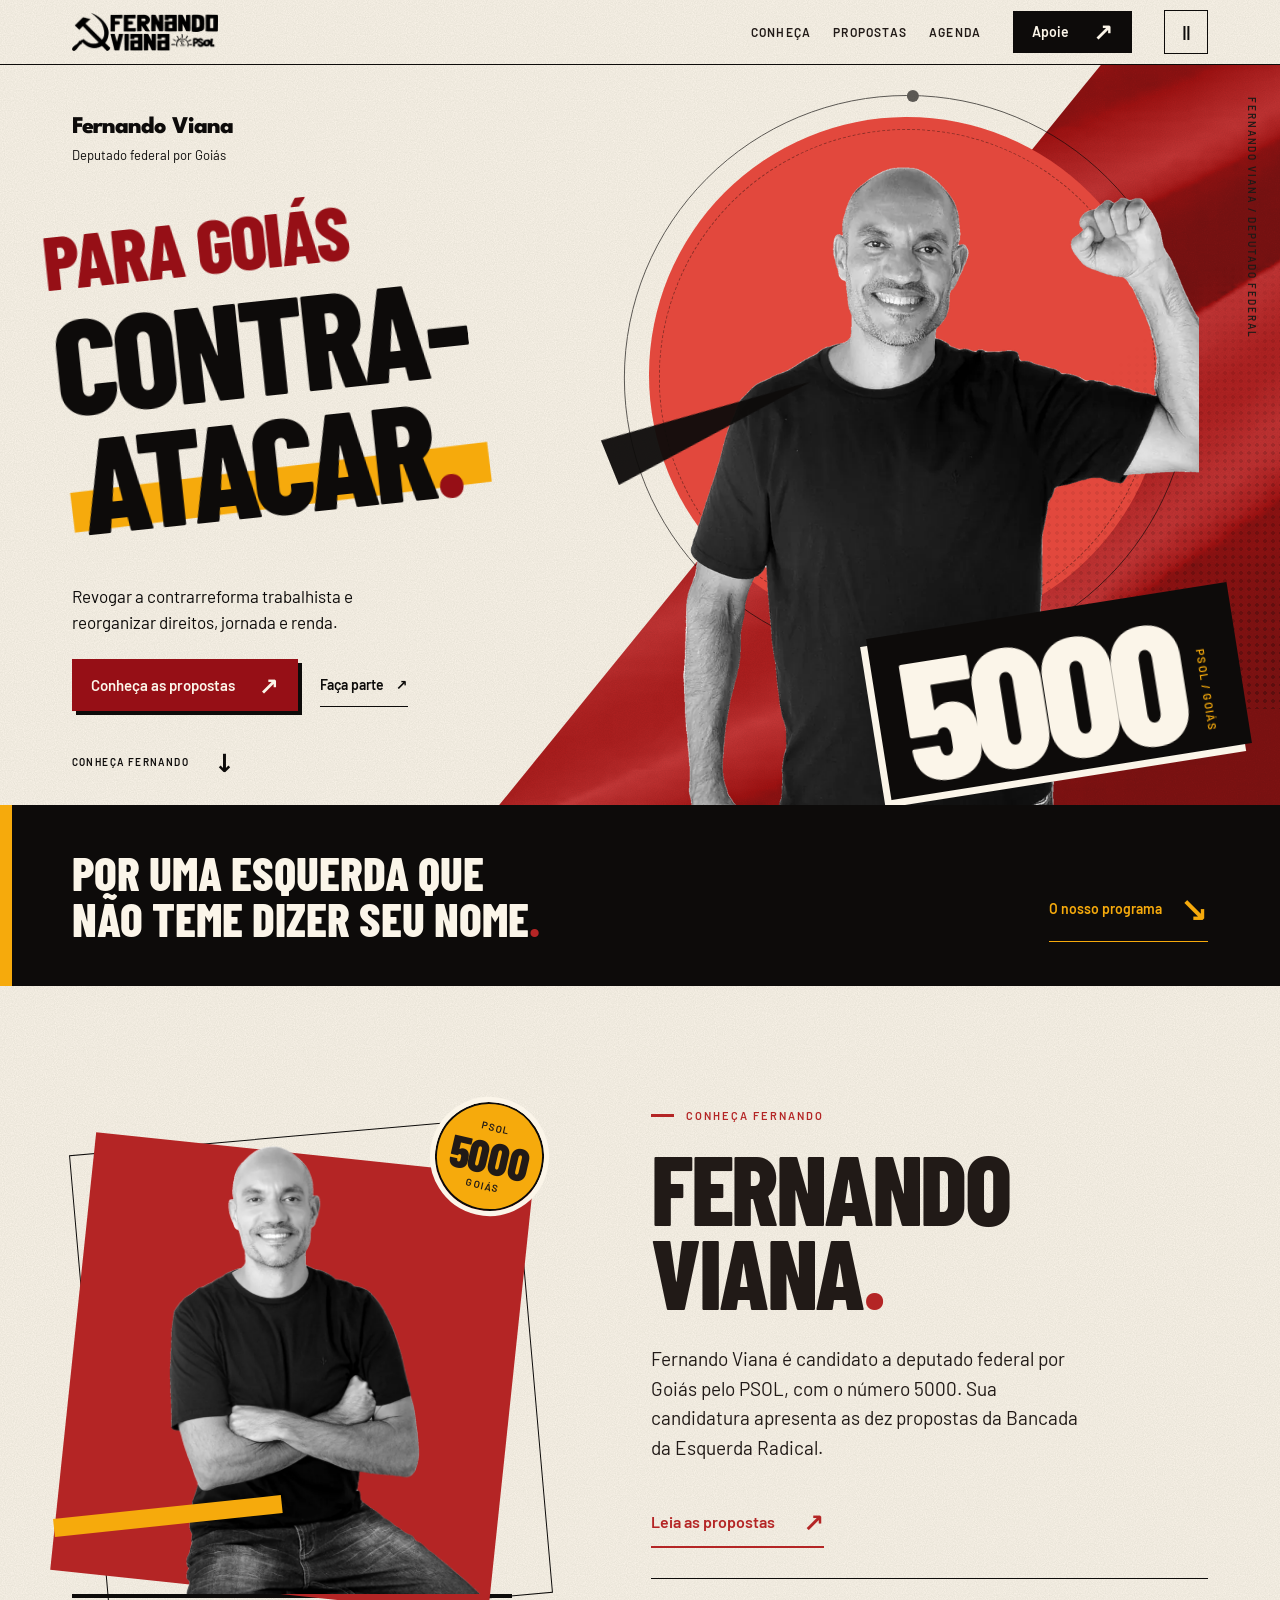
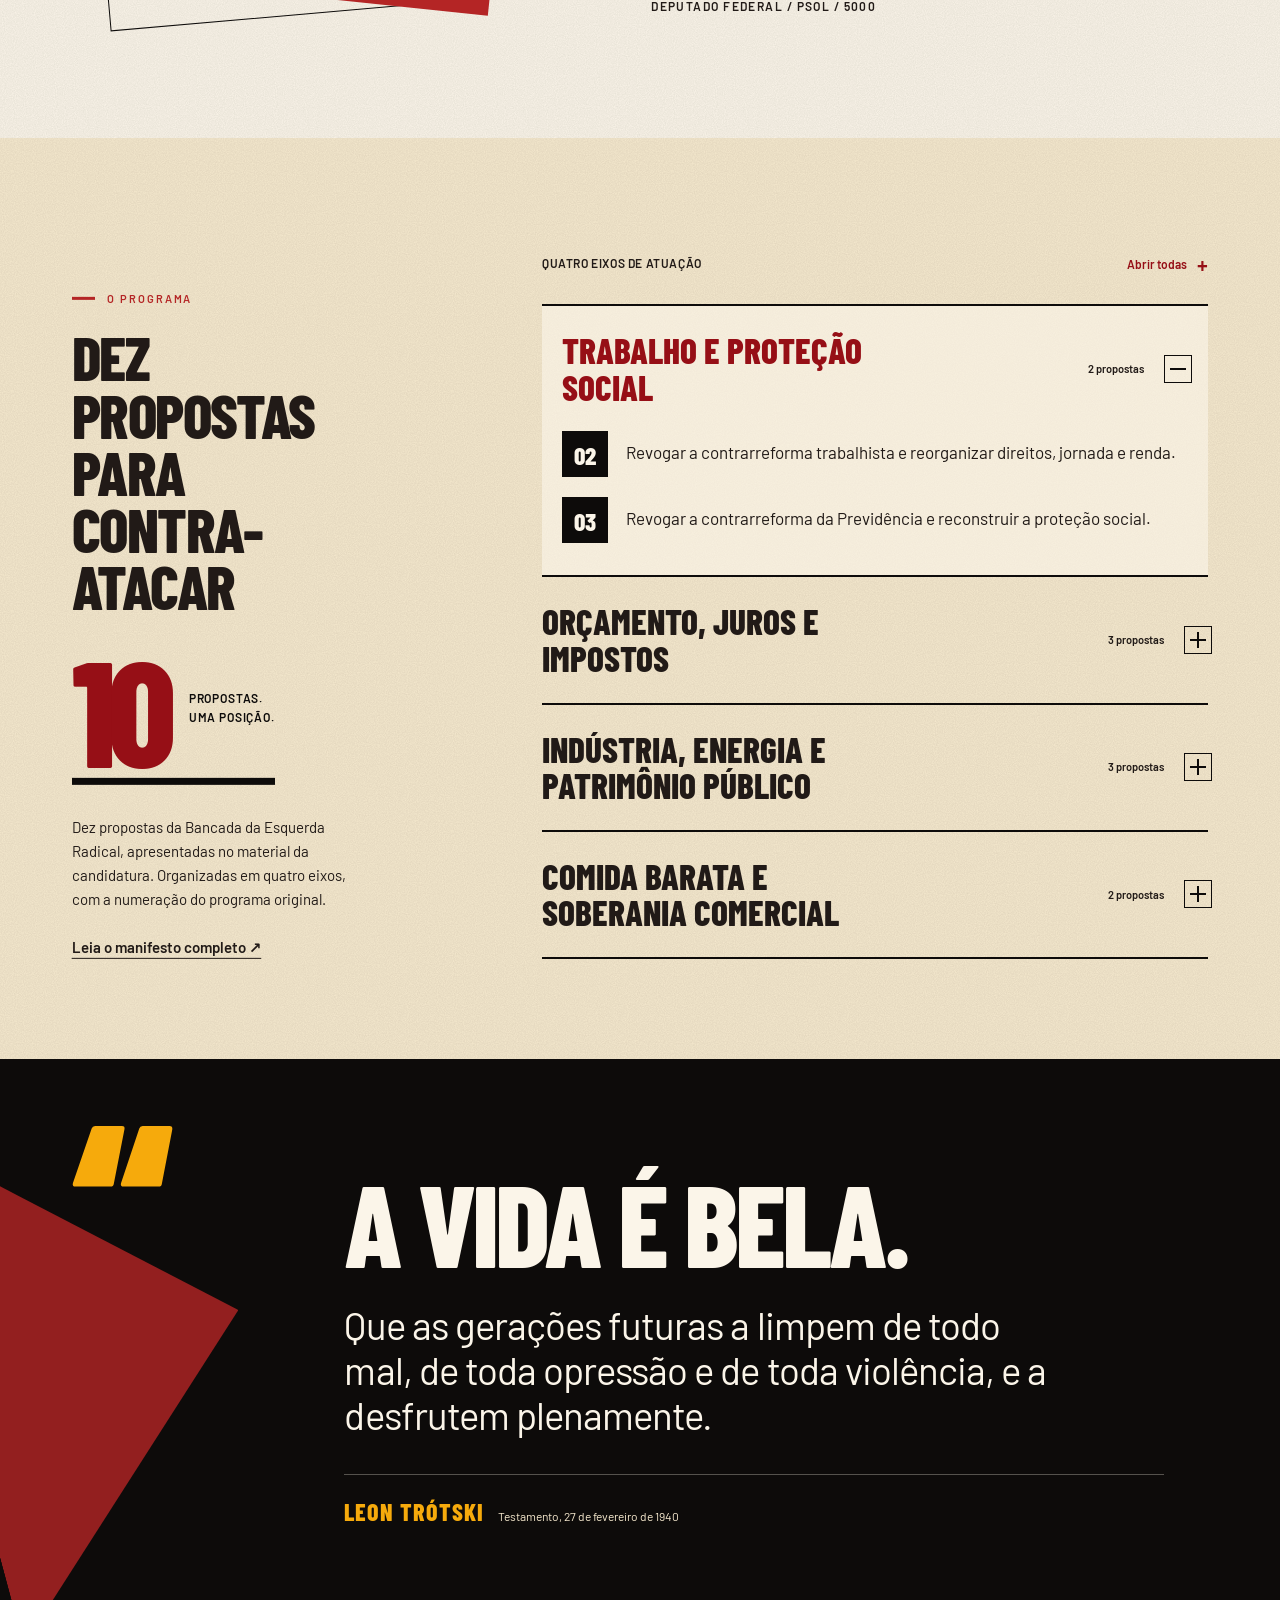
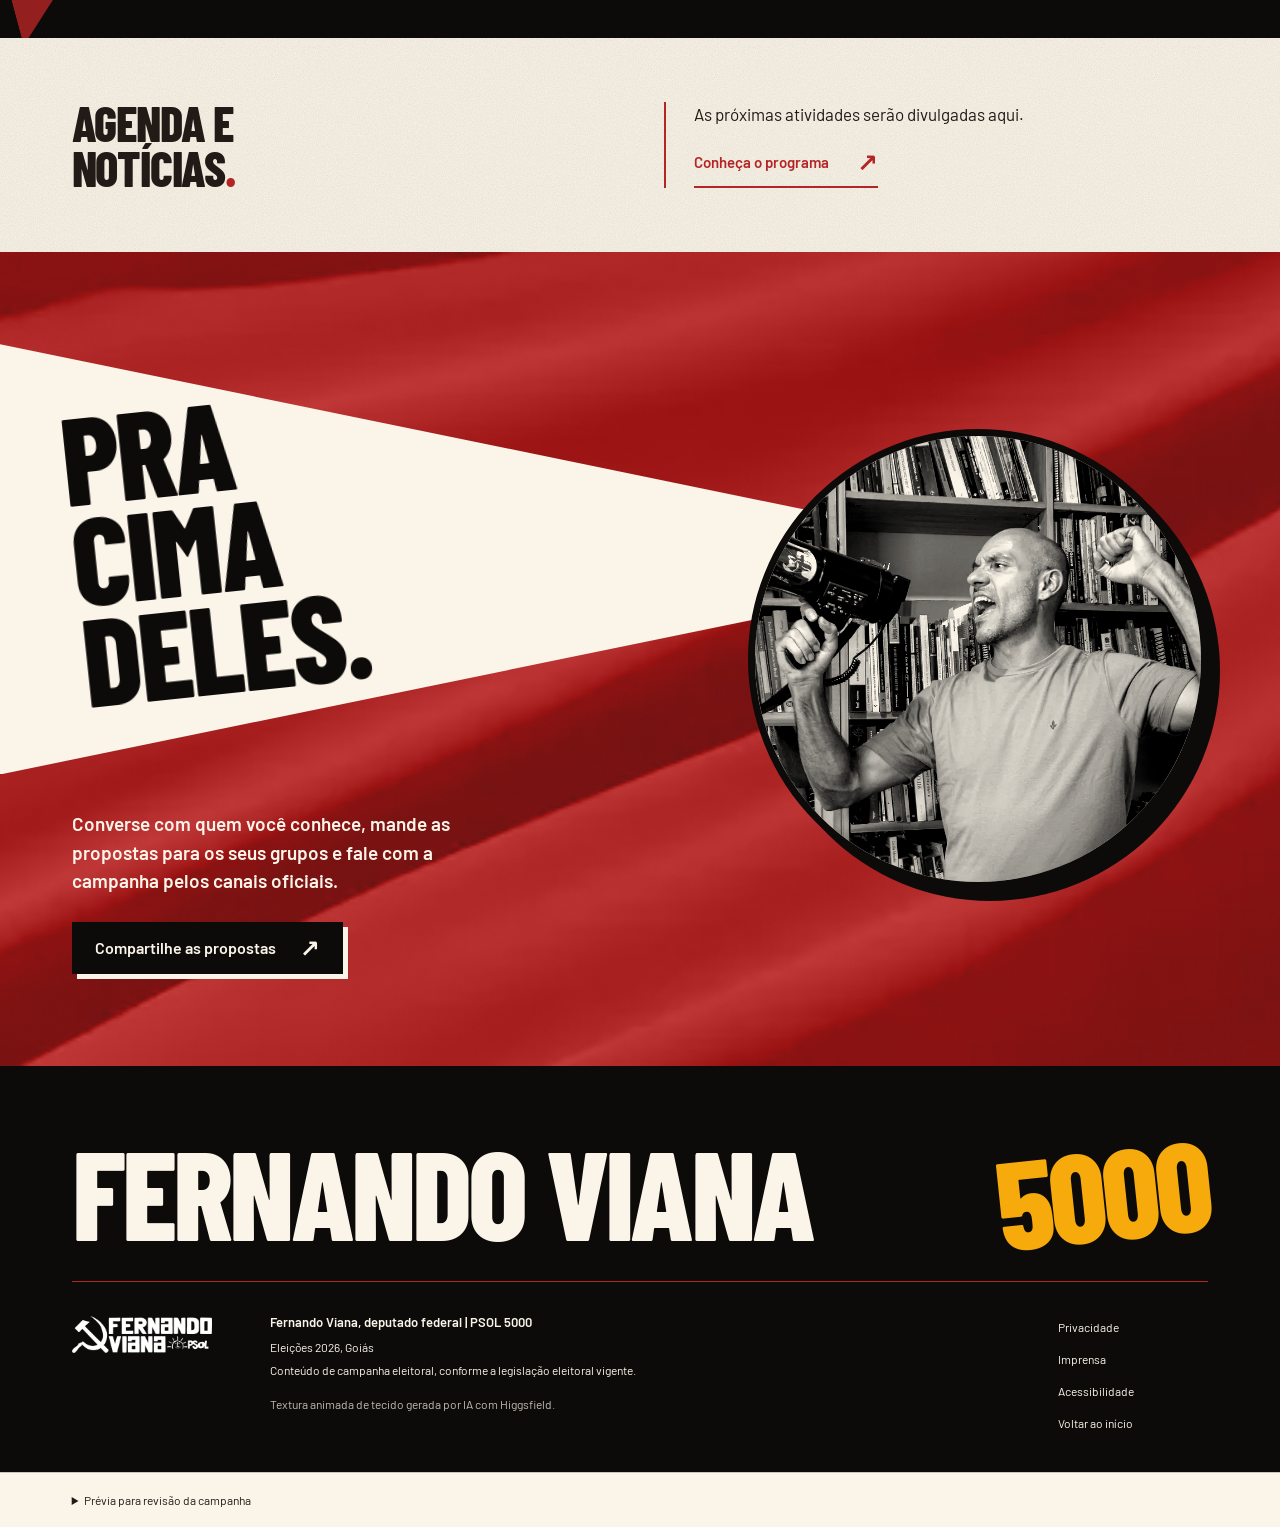
==== versao-2/index.html @ 848e1882 "Publica as duas versões lado a lado com página de escolha O commit anterior sobrescreveu o índice co" ====
<!doctype html>
<html lang="pt-BR" class="sem-js">
<head>
<meta charset="utf-8">
<meta name="viewport" content="width=device-width, initial-scale=1">
<title>Fernando Viana 5000 | Deputado federal por Goiás</title>
<meta name="description" content="Fernando Viana, candidato a deputado federal pelo PSOL em Goiás, número 5000. Conheça as dez propostas da Bancada da Esquerda Radical.">

<meta property="og:type" content="website">
<meta property="og:locale" content="pt_BR">
<meta property="og:title" content="Fernando Viana 5000 | Deputado federal por Goiás">
<meta property="og:description" content="Fernando Viana, candidato a deputado federal pelo PSOL em Goiás, número 5000. Conheça as dez propostas da Bancada da Esquerda Radical.">

<meta property="og:image:width" content="1200">
<meta property="og:image:height" content="630">
<meta name="twitter:card" content="summary_large_image">
<meta name="theme-color" content="#960F16">
<meta name="robots" content="noindex, nofollow">
<link rel="icon" href="favicon-32.png" sizes="32x32">
<link rel="apple-touch-icon" href="apple-touch-icon.png">
<link rel="preload" href="../assets/fontes/barlow-condensed-latin-800-normal.woff2" as="font" type="font/woff2" crossorigin>
<link rel="preload" href="../assets/fontes/barlow-latin-400-normal.woff2" as="font" type="font/woff2" crossorigin>
<link rel="stylesheet" href="styles.css">
<link rel="stylesheet" href="laboratorio.css">
<script>document.documentElement.classList.replace('sem-js','com-js')</script>
<script src="app.js" defer></script>
<script src="laboratorio.js" defer></script>
</head>
<body class="laboratorio">

<a class="pular" href="#conteudo">Pular para o conteúdo</a>
<header class="topo">
  <div class="topo__barra">
    <a class="topo__marca" href="#inicio" aria-label="Fernando Viana, início">
      <img src="../assets/marca/assinatura-horizontal-preta.webp" alt="" width="300" height="79">
    </a>
    <nav class="topo__nav" id="menu" aria-label="Seções do site">
      <a href="#conheca">Conheça</a>
      <a href="#propostas">Propostas</a>
      <a href="#agenda">Agenda</a>
      <a class="topo__nav-apoie" href="#apoie">Apoie</a>
    </nav>
    <a class="botao botao--apoie" href="#apoie">Apoie <span aria-hidden="true">↗</span></a>
    <button class="movimento" type="button" aria-label="Pausar movimento" title="Pausar movimento" aria-pressed="false" hidden><span class="movimento__icone" aria-hidden="true">Ⅱ</span><span class="sr-only movimento__texto">Pausar movimento</span></button>
    <button class="topo__menu" type="button" aria-expanded="false" aria-controls="menu" hidden>
      <span class="topo__menu-icone" aria-hidden="true"></span><span class="topo__menu-texto">Menu</span>
    </button>
  </div>
</header>
<main id="conteudo">
<section class="hero" id="inicio" aria-labelledby="hero-titulo">
  <div class="hero__plano-grafico" aria-hidden="true"><div class="tecido"><video muted loop playsinline preload="none" tabindex="-1" data-lab-video="../assets/video/tecido-loop.mp4"></video></div></div>
  <div class="hero__texto">
    <div class="hero__identidade">
      <p class="hero__nome">Fernando Viana</p>
      <p class="hero__cargo">Deputado federal por Goiás</p>
    </div>
    <h1 id="hero-titulo" class="hero__lema"><span class="sr-only">Fernando Viana. Para Goiás contra-atacar.</span><span class="hero__linha hero__linha--primeira" aria-hidden="true">Para Goiás</span><span class="hero__linha hero__linha--segunda" aria-hidden="true">Contra-</span><span class="hero__linha hero__linha--terceira" aria-hidden="true">atacar<span class="hero__ponto">.</span></span></h1>
    <p class="hero__proposta">Revogar a contrarreforma trabalhista e reorganizar direitos, jornada e renda.</p>
    <div class="hero__acoes">
      <a class="botao botao--creme" href="#propostas">Conheça as propostas <span aria-hidden="true">↗</span></a>
      <a class="hero__apoie" href="#apoie">Faça parte <span aria-hidden="true">↗</span></a>
    </div>
  </div>
  <div class="hero__foto">
    <span class="hero__marginal" aria-hidden="true">FERNANDO VIANA / DEPUTADO FEDERAL</span>
    <div class="hero__sol" aria-hidden="true"></div>
    <div class="hero__orbita" aria-hidden="true"><i></i></div>
    <div class="hero__reticula" aria-hidden="true"></div>
    <picture class="hero__img"><source media="(max-width: 1023px)" type="image/webp" srcset="../assets/img/hero-mobile-rec-480.webp 480w, ../assets/img/hero-mobile-rec-800.webp 800w, ../assets/img/hero-mobile-rec-1200.webp 1200w" sizes="100vw"><source type="image/webp" srcset="../assets/img/hero-rec-480.webp 480w, ../assets/img/hero-rec-800.webp 800w, ../assets/img/hero-rec-1200.webp 1200w" sizes="(max-width: 1023px) 100vw, 50vw"><img src="../assets/img/hero-rec-800.webp" alt="Fernando Viana sorri e ergue o punho fechado, de camiseta preta." width="800" height="1000" fetchpriority="high" decoding="async"></picture>
    <div class="hero__voto"><span class="hero__voto-numero">5000</span><span class="hero__voto-legenda">PSOL / Goiás</span></div>
  </div>
  <div class="hero__cunha" aria-hidden="true"></div>
  <a class="hero__desca" href="#conheca"><span>Conheça Fernando</span><span aria-hidden="true">↓</span></a>
</section>

<section class="manifesto-curto" aria-label="Posicionamento" data-anima>
  <p>Por uma esquerda que não teme dizer seu nome<span aria-hidden="true">.</span></p>
  <a class="manifesto-curto__link" href="#propostas">O nosso programa <span aria-hidden="true">↘</span></a>
</section>

<section class="conheca" id="conheca" aria-labelledby="conheca-titulo" data-anima>
  <figure class="conheca__foto">
    <span class="conheca__carimbo" aria-hidden="true">PSOL<br><b>5000</b><br>GOIÁS</span>
    <div class="conheca__quadrado" aria-hidden="true"></div>
    <picture class=""><source type="image/webp" srcset="../assets/img/conheca-rec-480.webp 480w, ../assets/img/conheca-rec-800.webp 800w, ../assets/img/conheca-rec-1200.webp 1200w" sizes="(max-width: 767px) 100vw, 40vw"><img src="../assets/img/conheca-rec-800.webp" alt="Fernando Viana sentado, de braços cruzados, sorrindo para a câmera." width="800" height="1000" loading="lazy" decoding="async"></picture>
    
  </figure>
  <div class="conheca__texto">
    <p class="rotulo">Conheça Fernando</p>
    <h2 id="conheca-titulo">Fernando Viana<span class="ponto" aria-hidden="true">.</span></h2>
    <p class="conheca__resumo">Fernando Viana é candidato a deputado federal por Goiás pelo PSOL, com o número 5000. Sua candidatura apresenta as dez propostas da Bancada da Esquerda Radical.</p>
    <p></p>
    
    <a class="link-seta" href="#propostas">Leia as propostas <span aria-hidden="true">↗</span></a>
    <p class="conheca__identificacao">Deputado federal / PSOL / 5000</p>
  </div>
</section>

<section class="propostas" id="propostas" aria-labelledby="propostas-titulo">
  <div class="propostas__layout">
    <div class="propostas__cabeca">
      <p class="rotulo">O programa</p>
      <h2 id="propostas-titulo">Dez propostas para contra-atacar</h2>
      <div class="propostas__dez" aria-hidden="true">10<span>propostas.<br>uma posição.</span></div>
      <p>Dez propostas da Bancada da Esquerda Radical, apresentadas no material da candidatura. Organizadas em quatro eixos, com a numeração do programa original.</p>
      <p class="propostas__fonte"><a href="https://bancadaesquerdaradical.com.br/" rel="noopener" target="_blank" aria-label="bancadaesquerdaradical.com.br (abre em nova aba)">Leia o manifesto completo ↗</a></p>
    </div>
    <div class="propostas__conteudo">
      <div class="propostas__controle"><span>Quatro eixos de atuação</span><button class="expandir" type="button" hidden>Abrir todas <span aria-hidden="true">+</span></button></div>
      <div class="propostas__eixos"><details class="eixo" id="eixo-1" open><summary><span class="eixo__nome">Trabalho e proteção social</span><span class="eixo__quantidade">2 propostas</span><span class="eixo__sinal" aria-hidden="true"></span></summary><ol class="eixo__lista" aria-label="Pontos do programa original"><li value="2"><span class="proposta__num" aria-hidden="true">02</span><p>Revogar a contrarreforma trabalhista e reorganizar direitos, jornada e renda.</p></li><li value="3"><span class="proposta__num" aria-hidden="true">03</span><p>Revogar a contrarreforma da Previdência e reconstruir a proteção social.</p></li></ol></details><details class="eixo" id="eixo-2"><summary><span class="eixo__nome">Orçamento, juros e impostos</span><span class="eixo__quantidade">3 propostas</span><span class="eixo__sinal" aria-hidden="true"></span></summary><ol class="eixo__lista" aria-label="Pontos do programa original"><li value="1"><span class="proposta__num" aria-hidden="true">01</span><p>Revogar o novo teto de gastos e instituir o regime de planejamento orçamentário por metas sociais, ambientais e de soberania.</p></li><li value="4"><span class="proposta__num" aria-hidden="true">04</span><p>Acabar com a autonomia do Banco Central, combater o endividamento ilegítimo das famílias e reorganizar juros, crédito, câmbio e capitais.</p></li><li value="5"><span class="proposta__num" aria-hidden="true">05</span><p>Reduzir a carga tributária paga pelos mais pobres e tributar a renda e a riqueza dos mais ricos nos padrões internacionais.</p></li></ol></details><details class="eixo" id="eixo-3"><summary><span class="eixo__nome">Indústria, energia e patrimônio público</span><span class="eixo__quantidade">3 propostas</span><span class="eixo__sinal" aria-hidden="true"></span></summary><ol class="eixo__lista" aria-label="Pontos do programa original"><li value="6"><span class="proposta__num" aria-hidden="true">06</span><p>Reverter a desindustrialização e construir o sistema nacional verde e soberano de inovação.</p></li><li value="7"><span class="proposta__num" aria-hidden="true">07</span><p>Reestatizar setores estratégicos, garantir soberania energética e criar a Terrabras.</p></li><li value="9"><span class="proposta__num" aria-hidden="true">09</span><p>Substituir o Programa Nacional de Desestatização e o processo de privatização nos estados e municípios por um programa nacional de reestatização coordenado pelo governo federal.</p></li></ol></details><details class="eixo" id="eixo-4"><summary><span class="eixo__nome">Comida barata e soberania comercial</span><span class="eixo__quantidade">2 propostas</span><span class="eixo__sinal" aria-hidden="true"></span></summary><ol class="eixo__lista" aria-label="Pontos do programa original"><li value="8"><span class="proposta__num" aria-hidden="true">08</span><p>Garantir comida barata com reforma agrária, Conab forte e regulação de preços.</p></li><li value="10"><span class="proposta__num" aria-hidden="true">10</span><p>Rejeitar o acordo Mercosul–União Europeia e reconstruir a soberania comercial.</p></li></ol></details></div>
    </div>
  </div>
</section>

<section class="citacao" aria-label="Citação" data-anima><div class="citacao__cunha" aria-hidden="true"></div><span class="citacao__aspas" aria-hidden="true">“</span><figure><blockquote><p><span class="citacao__abertura">A vida é bela.</span> Que as gerações futuras a limpem de todo mal, de toda opressão e de toda violência, e a desfrutem plenamente.</p></blockquote><figcaption><span class="citacao__autor">Leon Trótski</span> Testamento, 27 de fevereiro de 1940</figcaption></figure></section>
<section class="agenda" id="agenda" aria-labelledby="agenda-titulo">
  <div class="agenda__cabeca"><h2 id="agenda-titulo">Agenda e notícias<span class="ponto" aria-hidden="true">.</span></h2></div>
  <div class="agenda__lista"><div class="agenda__espera"><p>As próximas atividades serão divulgadas aqui.</p><a class="link-seta" href="#propostas">Conheça o programa <span aria-hidden="true">↗</span></a></div></div>
</section>

<section class="apoie" id="apoie" aria-labelledby="apoie-titulo" data-anima>
  <div class="apoie__tecido tecido" aria-hidden="true"><video muted loop playsinline preload="none" tabindex="-1" data-lab-video="../assets/video/tecido-loop.mp4"></video></div>
  <div class="apoie__grito">
    <div class="apoie__cone" aria-hidden="true"></div>
    <h2 id="apoie-titulo">Pra cima deles.</h2>
  </div>
  <div class="apoie__ondas" aria-hidden="true"><span></span><span></span><span></span></div>
  <div class="apoie__disco">
    <picture class="apoie__foto"><source type="image/webp" srcset="../assets/img/apoie-480.webp 480w, ../assets/img/apoie-800.webp 800w, ../assets/img/apoie-1040.webp 1040w" sizes="(max-width: 767px) 80vw, 40vw"><img src="../assets/img/apoie-800.jpg" alt="Fernando Viana grita num megafone e ergue o punho, diante de uma estante cheia de livros." width="800" height="1000" loading="lazy" decoding="async"></picture>
  </div>
  <div class="apoie__painel">
    <div class="apoie__texto">
      <p>Converse com quem você conhece, mande as propostas para os seus grupos e fale com a campanha pelos canais oficiais.</p>
      <div class="apoie__acoes">
        <a class="botao botao--escuro" href="https://wa.me/?text=Fernando%20Viana%205000%2C%20deputado%20federal%20pelo%20PSOL%20em%20Goi%C3%A1s.%20Conhe%C3%A7a%20as%20dez%20propostas%3A%20https%3A//bancadaesquerdaradical.com.br/" rel="noopener" target="_blank">Compartilhe as propostas <span aria-hidden="true">↗</span></a>
      </div>
      
    </div>
  </div>
</section>
</main>
<footer class="rodape">
  <div class="rodape__assinatura" aria-hidden="true"><span>FERNANDO VIANA</span><span>5000</span></div>
  <div class="rodape__grade">
    <img class="rodape__marca" src="../assets/marca/assinatura-horizontal-branca.webp" alt="" width="400" height="106" loading="lazy">
    <div class="rodape__legal">
      <p class="rodape__id">Fernando Viana, deputado federal | PSOL 5000</p>
      <p>Eleições 2026, Goiás</p>
      
      
      <p>Conteúdo de campanha eleitoral, conforme a legislação eleitoral vigente.</p>
      <p class="rodape__credito-visual">Textura animada de tecido gerada por IA com Higgsfield.</p>
      
    </div>
    <nav class="rodape__links" aria-label="Informações do site">
      <a href="privacidade.html">Privacidade</a>
      <a href="imprensa.html">Imprensa</a>
      <a href="acessibilidade.html">Acessibilidade</a>
      <a href="#inicio">Voltar ao início</a>
    </nav>
  </div>
</footer>
<aside class="revisao" aria-label="Status desta versão"><details><summary>Prévia para revisão da campanha</summary><p>Esta versão ainda não está pronta para publicação. Informações a confirmar:</p><ul><li>conheca.bio: biografia curta, até 900 caracteres, com fatos checáveis</li><li>agenda.itens: 1 a 3 itens reais com data, título e link (agenda, notícia ou entrevista)</li><li>contato: e-mail, WhatsApp ou Instagram oficiais</li><li>candidato.federacao_ou_coligacao: federação ou coligação (deixe vazio se não houver)</li><li>candidato.nome_civil: nome civil completo</li><li>legal.cnpj: CNPJ de campanha</li><li>legal.responsavel_site: quem desenvolveu e mantém o site</li><li>legal.hospedagem: provedor de hospedagem (conferir regra de hospedagem no país)</li><li>site.url: domínio final (necessário para canonical e prévia no WhatsApp)</li></ul></details></aside>
</body>
</html>
---- versao-2/styles.css ----
/* Fernando Viana. Cartaz político digital: tipografia, fotografia e vermelho. */
@font-face{font-family:"League Spartan";src:url(../assets/fontes/league-spartan-latin-800-normal.woff2) format("woff2");font-weight:800;font-display:swap}
@font-face{font-family:Barlow;src:url(../assets/fontes/barlow-latin-400-normal.woff2) format("woff2");font-weight:400;font-display:swap}
@font-face{font-family:Barlow;src:url(../assets/fontes/barlow-latin-600-normal.woff2) format("woff2");font-weight:600;font-display:swap}
@font-face{font-family:"Barlow Condensed";src:url(../assets/fontes/barlow-condensed-latin-800-normal.woff2) format("woff2");font-weight:800;font-display:swap}
:root{
  --vinho:#960f16;--vermelho:#b42525;--amarelo:#f6aa0c;--creme:#f6e9ce;
  --tinta:#211a17;--papel:#fbf5e9;--linha:rgb(33 26 23 / .22);
  --fonte-display:"Barlow Condensed","Arial Narrow",sans-serif;
  --fonte-titulo:"League Spartan","Arial Black",sans-serif;
  --fonte-texto:Barlow,system-ui,sans-serif;
  --topo-h:64px;--margem:clamp(20px,5.6vw,88px);--largura:1280px;
  --miolo:max(var(--margem),calc((100% - var(--largura))/2));
  --secao:clamp(64px,8vw,116px);--foco:var(--vinho);
}
*,*::before,*::after{box-sizing:border-box}
html{-webkit-text-size-adjust:100%;scroll-padding-top:calc(var(--topo-h) + 24px);color-scheme:light}
body{margin:0;background:var(--papel);color:var(--tinta);font:400 18px/1.6 var(--fonte-texto)}
::selection{background:var(--amarelo);color:var(--tinta)}
img{display:block;max-width:100%;height:auto}
picture{display:block}
button,a{-webkit-tap-highlight-color:transparent;touch-action:manipulation}
button{font:inherit;cursor:pointer}
button[hidden],[hidden]{display:none!important}
a{color:inherit;text-underline-offset:5px;text-decoration-thickness:1px}
a:hover{text-decoration-thickness:2px}
h1,h2,h3,p,figure{margin:0}
h1,h2,h3{font-weight:800;text-wrap:balance}
h1,h2{font-family:var(--fonte-display);text-transform:uppercase;line-height:.93;letter-spacing:-.025em}
h2{font-size:clamp(48px,5.7vw,80px)}
h3{font:800 25px/1.15 var(--fonte-titulo);letter-spacing:-.035em}
p+p{margin-top:20px}
:focus-visible{outline:3px solid var(--foco);outline-offset:5px}
.sr-only{position:absolute;width:1px;height:1px;padding:0;margin:-1px;overflow:hidden;clip:rect(0,0,0,0);white-space:nowrap;border:0}
.pular{position:fixed;left:16px;top:-120px;z-index:100;background:var(--tinta);color:var(--papel);padding:12px 18px}
.pular:focus{top:8px}
.rotulo{font:600 13px/1.4 var(--fonte-texto);letter-spacing:.12em;text-transform:uppercase;margin-bottom:22px}
.ponto{color:var(--vermelho)}
.botao{display:inline-flex;align-items:center;justify-content:space-between;gap:24px;min-height:52px;padding:14px 22px;border:1px solid transparent;border-radius:0;font:600 16px/1.2 var(--fonte-texto);text-decoration:none;transition:background-color .18s,color .18s,transform .18s}
.botao span{font-size:24px;line-height:.8;transition:transform .18s}
.botao:hover span{transform:translate(2px,-2px)}
.botao:active{transform:translateY(1px)}
.botao--creme{background:var(--papel);color:var(--tinta)}
.botao--creme:hover{background:var(--amarelo)}
.botao--escuro,.botao--apoie{background:var(--tinta);color:var(--papel)}
.botao--escuro:hover,.botao--apoie:hover{background:var(--vinho)}
.link-seta{display:inline-flex;align-items:center;gap:28px;min-height:44px;font-weight:600;text-decoration:none;border-bottom:1px solid currentColor;padding:4px 0}
.link-seta span{font-size:25px;transition:transform .18s}
.link-seta:hover span{transform:translate(2px,-2px)}
/* Marca pequena, identificação forte na abertura. */
.topo{position:sticky;top:0;z-index:50;background:var(--papel);border-bottom:1px solid var(--linha)}
.topo__barra{height:calc(var(--topo-h) - 1px);padding-inline:var(--miolo);display:flex;align-items:center;gap:32px}
.topo__marca{margin-right:auto;flex-shrink:0;display:flex;align-items:center;min-height:44px}
.topo__marca img{width:156px;height:auto}
.topo__nav{display:flex;gap:22px;align-items:center}
.topo__nav a{font:600 13px/1 var(--fonte-texto);letter-spacing:.055em;text-transform:uppercase;text-decoration:none;display:flex;align-items:center;min-height:44px}
.topo__nav a:hover{color:var(--vinho);text-decoration:underline;text-underline-offset:7px}
.topo__nav-apoie{display:none!important}
.botao--apoie{min-height:42px;padding:9px 18px;gap:24px;font-size:14px}
.topo__menu{display:none;align-items:center;justify-content:center;gap:8px;min-width:44px;min-height:44px;padding:0 4px;border:0;background:transparent;color:var(--tinta);font-size:13px;font-weight:600}
.topo__menu-icone{position:relative;display:block;width:19px;height:2px;background:currentColor}
.topo__menu-icone::before,.topo__menu-icone::after{content:"";position:absolute;left:0;width:19px;height:2px;background:currentColor;transition:transform .18s}
.topo__menu-icone::before{top:-6px}.topo__menu-icone::after{top:6px}
.topo__menu[aria-expanded=true] .topo__menu-icone{background:transparent}
.topo__menu[aria-expanded=true] .topo__menu-icone::before{transform:translateY(6px) rotate(45deg)}
.topo__menu[aria-expanded=true] .topo__menu-icone::after{transform:translateY(-6px) rotate(-45deg)}
/* ===== Linguagem construtivista: papel, vermelho, preto; diagonal única de -6deg; fotomontagem. ===== */
:root{--preto:#0d0b0a;--carmim:#e2483d;--ang:-6deg;
  /* grão de papel de lambe-lambe: ruído SVG de 0,4 KB, sem bitmap */
  --grao:url("data:image/svg+xml,%3Csvg xmlns='http://www.w3.org/2000/svg' width='220' height='220'%3E%3Cfilter id='n'%3E%3CfeTurbulence type='fractalNoise' baseFrequency='.9' numOctaves='2' stitchTiles='stitch'/%3E%3CfeColorMatrix values='0 0 0 0 0 0 0 0 0 0 0 0 0 0 0 0 0 0 .09 0'/%3E%3C/filter%3E%3Crect width='100%25' height='100%25' filter='url(%23n)'/%3E%3C/svg%3E")}
body{background-image:var(--grao)}
.topo{border-bottom:3px solid var(--preto)}
.topo__barra{height:calc(var(--topo-h) - 3px)}
.botao--escuro,.botao--apoie{background:var(--preto)}
.botao--apoie:hover{background:var(--vermelho)}

/* Abertura: sol vermelho atrás da cabeça, retrato multiplicado no papel, cunha preta, tarja do número. */
.hero{--foco:var(--amarelo);position:relative;isolation:isolate;overflow:hidden;display:grid;grid-template-columns:1.08fr 1fr;min-height:min(86svh,820px);
  background:linear-gradient(98deg,var(--vermelho) 0 50.5%,var(--preto) 50.5% 51.3%,var(--papel) 51.3%);color:var(--papel)}
.hero__texto{position:relative;z-index:3;padding:56px 40px 60px max(var(--margem),calc((100vw - var(--largura))/2));display:flex;flex-direction:column;align-items:flex-start;justify-content:center}
.hero__identidade{border-left:4px solid var(--preto);padding-left:15px;margin-bottom:64px}
.hero__nome{font:800 clamp(22px,2.05vw,30px)/1 var(--fonte-titulo);letter-spacing:-.035em}
.hero__cargo{margin-top:6px;font-size:14px;line-height:1.35}
.hero__lema{font-size:clamp(76px,8.4vw,128px);line-height:.84;letter-spacing:-.02em;text-wrap:initial;transform:rotate(var(--ang));transform-origin:0 100%;text-shadow:5px 5px 0 var(--preto)}
.hero__proposta{max-width:34ch;margin-top:36px;font-size:19px;line-height:1.45;font-weight:600}
.hero__acoes{display:flex;flex-wrap:wrap;align-items:center;gap:16px 26px;margin-top:28px}
.hero .botao--creme{background:var(--preto);color:var(--papel)}
.hero .botao--creme:hover{background:var(--amarelo);color:var(--preto)}
.hero__apoie{font-size:15px;font-weight:600;min-height:44px;display:flex;align-items:center;gap:12px;text-decoration:none;border-bottom:2px solid var(--papel)}
.hero__foto{position:relative;min-width:0;display:flex;align-items:flex-end;justify-content:center;color:var(--tinta)}
.hero__sol{position:absolute;z-index:0;top:6%;left:50%;width:min(78%,560px);aspect-ratio:1;border-radius:50%;background:var(--carmim);translate:-46% 0}
.hero__reticula{position:absolute;z-index:0;right:0;bottom:0;width:62%;height:58%;background-image:radial-gradient(var(--preto) 30%,transparent 32%);background-size:10px 10px;
  -webkit-mask-image:linear-gradient(315deg,#000 0,transparent 62%);mask-image:linear-gradient(315deg,#000 0,transparent 62%);opacity:.55}
.hero__img{position:absolute;inset:0;z-index:1} /* foto recortada: o sol fica atrás, sem tingir o rosto */
.hero__img img{width:100%;height:100%;object-fit:cover;object-position:50% 6%;}
.hero__cunha{position:absolute;z-index:2;top:37%;left:40%;width:20.5%;height:72px;background:var(--preto);clip-path:polygon(0 0,100% 50%,0 100%);pointer-events:none}
.hero__voto{position:relative;z-index:3;margin:0 -4% 34px 0;padding:14px 8% 8px 28px;display:flex;align-items:flex-end;gap:16px;align-self:flex-end;margin-left:auto;background:var(--preto);color:var(--papel);transform:rotate(var(--ang));transform-origin:100% 100%}
.hero__voto-numero{font:800 clamp(104px,11vw,172px)/.8 var(--fonte-display);letter-spacing:-.03em}
.hero__voto-legenda{font:600 13px/1.4 var(--fonte-texto);writing-mode:vertical-rl;white-space:nowrap;text-transform:uppercase;letter-spacing:.12em;color:var(--amarelo);padding-bottom:6px}
@media(prefers-reduced-motion:no-preference){
  .hero__sol{animation:nasce .9s cubic-bezier(.2,.8,.2,1) both}
  .hero__cunha{animation:fura .7s cubic-bezier(.2,.8,.2,1) .35s both}
  .hero__voto{animation:tarja .6s cubic-bezier(.2,.8,.2,1) .55s both}
  @keyframes nasce{from{scale:.2;opacity:0}}
  @keyframes fura{from{translate:-120% 0}}
  @keyframes tarja{from{translate:110% 0}}
}

/* Palavra de ordem: tarja preta. */
.manifesto-curto{display:grid;grid-template-columns:1fr auto;gap:48px;align-items:end;background:var(--preto);color:var(--papel);padding:44px var(--miolo) 46px;--foco:var(--amarelo)}
.manifesto-curto>p{font:800 clamp(30px,3.6vw,54px)/1 var(--fonte-display);text-transform:uppercase;max-width:26ch;text-wrap:balance}
.manifesto-curto>p>span{color:var(--vermelho)}
.manifesto-curto__link{display:flex;gap:18px;align-items:center;font-size:14px;font-weight:600;text-decoration:none;min-height:44px;white-space:nowrap;color:var(--amarelo)}
.manifesto-curto__link span{font-size:34px}

/* Conheça: retrato colado sobre quadrado vermelho girado. */
.conheca{display:grid;grid-template-columns:5fr 6fr;gap:clamp(48px,8vw,128px);align-items:center;padding:var(--secao) var(--miolo);overflow:hidden}
.conheca__foto{position:relative;max-width:440px;isolation:isolate}
.conheca__quadrado{position:absolute;z-index:-1;inset:9% -7% -5% 12%;background:var(--carmim);transform:rotate(calc(var(--ang) * -1))}
.conheca__foto::after{content:"";position:absolute;left:-18px;bottom:12%;width:46%;height:14px;background:var(--preto);transform:rotate(var(--ang))}
.conheca__foto img{width:100%;aspect-ratio:1/1.12;object-fit:cover;object-position:50% 15%}
.conheca__foto figcaption{font-size:13px;margin-top:8px}
.conheca__texto{max-width:57ch;min-width:0}
.conheca__texto .rotulo{color:var(--vermelho)}
.conheca__texto h2{font-size:clamp(62px,6.4vw,92px);max-width:8ch;line-height:.88;margin-bottom:26px}
.conheca__resumo{font-size:20px;line-height:1.55;margin-bottom:18px}
.conheca__texto>p:empty{display:none}
.conheca__texto .link-seta{margin-top:18px;font-size:16px;color:var(--vermelho);border-bottom-width:2px}
.conheca__identificacao{font-size:12px;font-weight:600;letter-spacing:.045em;text-transform:uppercase;margin-top:30px;padding-top:18px;border-top:3px solid var(--preto)}
.trajetoria{margin:22px 0}
.trajetoria summary{font-weight:600;cursor:pointer;min-height:44px}
.trajetoria ol{list-style:none;padding:0}
.trajetoria li{border-top:1px solid var(--linha);padding:12px 0}
.marco__ano{font-weight:600;color:var(--vermelho);margin-right:12px}

/* Programa: índice de manifesto. Os números são os do documento original. */
.propostas{position:relative;background:var(--creme) var(--grao);padding:var(--secao) var(--miolo);border-top:3px solid var(--preto);overflow:hidden}
.propostas__layout{display:grid;grid-template-columns:4fr 7fr;gap:clamp(40px,7vw,112px);align-items:start}
.propostas__cabeca{min-width:0}
.propostas__cabeca h2{font-size:clamp(46px,4.6vw,68px);max-width:12ch}
.propostas__cabeca .rotulo{color:var(--vermelho)}
.propostas__cabeca>p:not(.rotulo){max-width:37ch;font-size:16px;line-height:1.6}
.propostas__dez{display:inline-flex;align-items:center;gap:20px;font:800 132px/.8 var(--fonte-display);color:var(--papel);background:var(--vermelho);padding:18px 26px 10px 18px;margin:40px 0 34px;letter-spacing:-.05em;transform:rotate(var(--ang));box-shadow:10px 10px 0 var(--preto)}
.propostas__dez span{font:600 14px/1.4 var(--fonte-texto);letter-spacing:0;text-transform:uppercase}
.propostas__fonte{margin-top:24px!important;font-weight:600}
.propostas__controle{display:flex;align-items:center;justify-content:space-between;gap:18px;margin-bottom:18px;font-size:12px;text-transform:uppercase;letter-spacing:.05em;font-weight:600}
.expandir{min-height:44px;display:flex;align-items:center;gap:10px;font:600 12px/1.2 var(--fonte-texto);background:none;border:0;color:var(--vinho);padding:8px 0}
.expandir span{font-size:22px;line-height:1}
.eixo{border-top:4px solid var(--preto)}
.eixo:last-child{border-bottom:4px solid var(--preto)}
.eixo summary{display:grid;grid-template-columns:minmax(0,1fr) auto 24px;align-items:center;gap:20px;list-style:none;cursor:pointer;padding:25px 0;min-height:102px}
.eixo summary::-webkit-details-marker{display:none}
.eixo__nome{font:800 clamp(26px,2.6vw,38px)/1.04 var(--fonte-display);text-transform:uppercase;max-width:21ch;transition:color .18s}
.eixo summary:hover .eixo__nome,.eixo[open] .eixo__nome{color:var(--vinho)}
.eixo__quantidade{font-size:12px;white-space:nowrap;font-weight:600}
.eixo__sinal{position:relative;width:24px;height:24px}
.eixo__sinal::before,.eixo__sinal::after{content:"";position:absolute;inset:10px 2px;height:4px;background:var(--preto)}
.eixo__sinal::after{transform:rotate(90deg);transition:transform .18s}
.eixo[open] .eixo__sinal::after{transform:rotate(0)}
.eixo__lista{list-style:none;padding:0 44px 32px 0;margin:0;display:grid;gap:18px}
.eixo__lista li{display:grid;grid-template-columns:46px 1fr;gap:18px;align-items:start;font-size:17px;line-height:1.5}
.proposta__num{display:grid;place-items:center;width:46px;height:46px;background:var(--vinho);color:var(--papel);font:800 25px/1 var(--fonte-display);padding-top:2px}
.eixo__lista p{padding-top:9px}

/* Citação: campo preto, cunha vermelha. */
.citacao{position:relative;overflow:hidden;background:var(--preto);color:var(--papel);padding:clamp(72px,9vw,128px) var(--miolo)}
.citacao__cunha{position:absolute;left:0;top:50%;width:min(24vw,340px);height:min(30vw,420px);translate:0 -50%;background:var(--vermelho);clip-path:polygon(0 0,100% 50%,0 100%)}
.citacao figure{position:relative;margin-left:min(30vw,420px);max-width:24em}
.citacao blockquote{margin:0}
.citacao blockquote p{font:800 clamp(30px,3.5vw,52px)/1.08 var(--fonte-titulo);letter-spacing:-.03em;text-wrap:balance}
.citacao figcaption{margin-top:30px;font-size:15px;color:var(--creme);display:flex;flex-wrap:wrap;gap:4px 14px;align-items:baseline}
.citacao__autor{font:800 22px/1 var(--fonte-display);text-transform:uppercase;letter-spacing:.04em;color:var(--amarelo)}

/* Agenda. */
.agenda{display:grid;grid-template-columns:1fr 1fr;align-items:start;gap:48px;padding:72px var(--miolo)}
.agenda h2{font-size:clamp(36px,3.8vw,54px)}
.agenda__lista{display:grid;gap:24px}
.agenda__espera p{font-size:17px;line-height:1.5;margin-bottom:10px}
.agenda__espera .link-seta{font-size:15px;color:var(--vermelho);border-bottom-width:2px}
.nota+.nota{border-top:3px solid var(--preto);padding-top:24px}
.nota img{aspect-ratio:16/9;object-fit:cover;margin-bottom:16px;filter:grayscale(1) contrast(1.2)}
.nota__meta{font-size:13px;margin-bottom:10px;font-weight:600}
.nota h3{font-size:24px}
.nota h3 a{text-decoration:none}
.nota h3 a:hover{text-decoration:underline}

/* Apoie: o grito do megafone vira cone (homenagem ao cartaz de Ródtchenko, 1924). Ele grita para a esquerda. */
.apoie{--foco:var(--amarelo);position:relative;overflow:hidden;background:var(--vermelho);color:var(--papel);display:grid;grid-template-columns:7fr 5fr;grid-template-areas:"grito disco" "painel disco";column-gap:0;padding:clamp(56px,7vw,96px) var(--miolo);align-items:center}
.apoie__grito{grid-area:grito;position:relative;isolation:isolate;padding:clamp(44px,5vw,72px) 0;margin-left:calc(var(--miolo) * -1);padding-left:var(--miolo)}
.apoie__cone{position:absolute;z-index:-1;inset:0 -14% 0 0;background:var(--papel);clip-path:polygon(0 0,100% 40%,100% 60%,0 100%)}
.apoie h2{font-size:clamp(84px,9.6vw,148px);max-width:6ch;line-height:.82;color:var(--preto);transform:rotate(var(--ang));transform-origin:0 50%}
.apoie__disco{grid-area:disco;position:relative;z-index:1;justify-self:end;width:min(100%,460px);aspect-ratio:1;border-radius:50%;overflow:hidden;background:var(--papel);border:10px solid var(--preto)}
.apoie__foto{width:100%;height:100%;mix-blend-mode:multiply}
.apoie__foto img{width:100%;height:100%;object-fit:cover;object-position:34% 22%;filter:grayscale(1) contrast(1.35) brightness(1.08)}
.apoie__painel{grid-area:painel;min-width:0;padding-top:36px}
.apoie__texto>p{max-width:38ch;font-size:19px;line-height:1.5;font-weight:600}
.apoie__acoes{margin-top:26px}
.apoie .botao--escuro:hover{background:var(--amarelo);color:var(--preto)}
.apoie h3{margin-top:28px;font-size:20px}
.apoie__canais{padding:0;list-style:none;margin:12px 0 0;overflow-wrap:anywhere}
.apoie__canais a{display:inline-block;min-height:44px;font-size:16px;font-weight:600}

/* Rodapé preto com assinatura. */
.rodape{background:var(--preto);color:var(--papel);padding:56px var(--miolo) 32px;--foco:var(--amarelo)}
.rodape__assinatura{display:flex;justify-content:space-between;align-items:baseline;gap:24px;border-bottom:3px solid var(--vermelho);padding-bottom:30px;margin-bottom:30px;font:800 clamp(44px,7.5vw,112px)/.95 var(--fonte-display);letter-spacing:-.03em;text-transform:uppercase}
.rodape__assinatura>span:last-child{color:var(--amarelo)}
.rodape__grade{display:grid;grid-template-columns:150px minmax(0,1fr) 150px;gap:48px;font-size:12px;line-height:1.65}
.rodape__marca{width:140px;height:auto;margin-top:4px}
.rodape__legal p+p{margin-top:4px}
.rodape__id{font-size:13px;font-weight:600}
.rodape__redes{display:flex;flex-wrap:wrap;gap:16px;overflow-wrap:anywhere}
.rodape__links{display:flex;flex-direction:column;align-items:flex-start}
.rodape__links a{display:flex;align-items:center;min-height:32px;text-decoration:none}
.rodape__links a:hover{text-decoration:underline}
.revisao{font:400 12px/1.6 var(--fonte-texto);padding:12px var(--miolo);background:var(--creme);border-top:1px solid var(--linha)}
.revisao summary{cursor:pointer;min-height:30px;display:list-item;align-content:center}
.revisao details>p{margin-top:16px;font-weight:600}
.revisao ul{padding-left:18px;overflow-wrap:anywhere;max-width:85ch}
.pagina{max-width:820px;padding:var(--secao) var(--margem);margin:0 auto;min-height:60svh}
.pagina h1{font-size:clamp(48px,6vw,80px);margin-bottom:36px;overflow-wrap:anywhere}
.pagina p{margin-bottom:20px}
.pagina li{margin-bottom:12px}
.pagina>p:last-child{margin-top:36px}

@media(min-width:1024px){.hero__lema{max-width:5.4em}}
@media(max-width:1100px){
  .hero__lema{font-size:clamp(72px,8.6vw,100px)}
  .topo__barra{gap:20px}.topo__nav{gap:16px}
  .propostas__layout{grid-template-columns:4fr 6fr;gap:40px}
  .eixo summary{grid-template-columns:minmax(0,1fr) 24px;gap:14px}
  .eixo__quantidade{display:none}
}
@media(max-width:1023px){
  .hero{grid-template-columns:1fr;min-height:0;background:var(--papel)}
  .hero__foto{order:-1;aspect-ratio:4/3;max-height:600px;overflow:hidden}
  .hero__sol{top:8%;width:min(62%,460px);translate:-50% 0}
  .hero__img img{object-position:50% 12%}
  .hero__cunha{top:auto;bottom:0;left:0;width:34%;height:44px;z-index:4;translate:0 50%}
  .hero__voto{margin:0 -2% 22px auto}
  .hero__voto-numero{font-size:clamp(96px,17vw,160px)}
  .hero__texto{background:var(--vermelho);padding:56px var(--miolo) 52px}
  .hero__identidade{margin-bottom:56px}
  .hero__lema{font-size:clamp(84px,12.5vw,124px)}
  .hero__proposta{max-width:46ch}
  .conheca{gap:48px}
  .propostas__layout{grid-template-columns:1fr;gap:38px}
  .eixo summary{grid-template-columns:minmax(0,1fr) auto 24px}
  .eixo__quantidade{display:block}
  .citacao figure{margin-left:min(22vw,200px)}
  .apoie{grid-template-columns:1fr 38%}
  .rodape__grade{grid-template-columns:minmax(0,1fr) 150px;gap:24px}
  .rodape__marca{display:none}
}
@media(max-width:767px){
  :root{--topo-h:52px;--margem:22px;--secao:64px}
  body{font-size:17px}
  .topo__barra{gap:12px}
  .topo__marca img{width:114px}
  .botao--apoie{min-height:36px;font-size:13px;gap:10px;padding:7px 12px}
  .botao--apoie span{font-size:20px}
  .topo__menu{display:none;font-size:0}
  .com-js .topo__menu{display:flex}
  .com-js .topo__nav{position:fixed;top:var(--topo-h);right:0;bottom:0;z-index:2;width:min(86vw,350px);padding:30px 28px;background:var(--preto);color:var(--papel);flex-direction:column;align-items:stretch;gap:0;visibility:hidden;transform:translateX(100%);transition:transform .22s ease,visibility 0s .22s;--foco:var(--amarelo);overscroll-behavior:contain;overflow-y:auto}
  .com-js .topo__nav.aberto{visibility:visible;transform:translateX(0);transition:transform .22s ease}
  .com-js .topo__nav a{color:var(--papel);font:800 46px/1 var(--fonte-display);padding:18px 0;border-bottom:1px solid rgb(251 245 233 / .3)}
  .com-js .topo__nav a:hover{color:var(--amarelo)}
  .com-js .topo__nav-apoie{display:flex!important}
  .sem-js .topo__barra{height:auto;min-height:var(--topo-h);flex-wrap:wrap;padding-block:4px}
  .sem-js .topo__nav{order:3;width:100%;justify-content:space-between;gap:8px}
  .sem-js .topo__nav a{font-size:11px}
  .veu{position:fixed;inset:var(--topo-h) 0 0;background:rgb(13 11 10 / .6);z-index:1}
  .hero__sol{width:74%;top:7%}
  .hero__img img{object-position:50% 0}
  .hero__voto{padding:10px 8% 5px 18px;margin-bottom:14px;gap:10px}
  .hero__voto-numero{font-size:clamp(84px,24vw,128px)}
  .hero__voto-legenda{font-size:10px}
  .hero__texto{padding:48px var(--margem) 44px}
  .hero__identidade{margin-bottom:44px}
  .hero__nome{font-size:27px}
  .hero__cargo{font-size:13px}
  .hero__lema{font-size:clamp(68px,18vw,108px);text-shadow:4px 4px 0 var(--preto)}
  .hero__proposta{font-size:18px;margin-top:28px}
  .hero__acoes{gap:20px;margin-top:24px;width:100%}
  .hero__acoes .botao{font-size:15px;padding:14px 18px;gap:18px}
  .manifesto-curto{grid-template-columns:1fr;gap:18px;padding:34px var(--margem)}
  .manifesto-curto>p{font-size:36px}
  .manifesto-curto__link{justify-content:space-between;font-size:13px}
  .conheca{grid-template-columns:1fr;gap:44px}
  .conheca__foto{max-width:none;margin-right:34px}
  .conheca__foto img{aspect-ratio:1.05;object-position:50% 20%}
  .conheca__texto h2{font-size:72px;margin-bottom:20px}
  .conheca__resumo{font-size:18px}
  .propostas__cabeca h2{font-size:46px}
  .propostas__dez{font-size:104px;margin:32px 0 28px;box-shadow:7px 7px 0 var(--preto)}
  .propostas__dez span{font-size:12px}
  .propostas__controle{font-size:10px;gap:8px;margin-bottom:8px}
  .expandir{font-size:11px}
  .eixo summary{grid-template-columns:1fr 24px;padding:24px 0;min-height:96px;gap:16px}
  .eixo__quantidade{display:none}
  .eixo__nome{font-size:29px}
  .eixo__lista{padding:0 0 28px;gap:16px}
  .eixo__lista li{grid-template-columns:40px 1fr;gap:14px;font-size:16px}
  .proposta__num{width:40px;height:40px;font-size:22px}
  .eixo__lista p{padding-top:7px}
  .citacao{padding:64px var(--margem) 72px}
  .citacao__cunha{top:0;left:var(--margem);width:72px;height:56px;translate:0 0;clip-path:polygon(0 0,100% 0,50% 100%)}
  .citacao figure{margin:48px 0 0}
  .citacao blockquote p{font-size:31px}
  .agenda{grid-template-columns:1fr;gap:24px;padding:52px var(--margem)}
  .agenda h2{font-size:44px}
  .apoie{grid-template-columns:1fr;grid-template-areas:"disco" "grito" "painel";padding:44px var(--margem) 52px}
  .apoie__disco{justify-self:center;width:min(78vw,340px);border-width:8px;margin-bottom:-36px}
  .apoie__grito{margin-inline:calc(var(--margem) * -1);padding:76px var(--margem) 56px}
  .apoie__cone{inset:0;clip-path:polygon(38% 0,62% 0,100% 100%,0 100%)}
  .apoie h2{font-size:clamp(76px,21vw,112px);margin-inline:auto;text-align:center;transform-origin:50% 50%}
  .apoie__painel{padding-top:32px}
  .apoie__texto>p{font-size:18px}
  .apoie__acoes .botao{font-size:15px;gap:18px;max-width:100%}
  .rodape{padding:40px var(--margem) 24px}
  .rodape__assinatura{font-size:clamp(34px,7.4vw,56px);gap:16px;padding-bottom:22px;margin-bottom:22px}
  .rodape__assinatura>span:first-child{max-width:9ch}
  .rodape__assinatura>span:last-child{font-size:1.5em}
  .rodape__grade{grid-template-columns:1fr;gap:22px}
  .rodape__links{flex-direction:row;flex-wrap:wrap;gap:4px 20px}
  .rodape__links a{min-height:44px}
  .revisao{padding:10px var(--margem)}
  .revisao summary{min-height:44px}
}
@media(max-width:359px){
  :root{--margem:18px}
  .topo__barra{gap:8px}.topo__marca img{width:104px}
  .hero__lema{font-size:64px}.hero__acoes .botao{width:100%}
  .apoie__acoes .botao{padding-inline:14px;font-size:14px}
}

/* ===== Exploração: movimento. Tudo some com prefers-reduced-motion (regra global no fim) e sem JS nada fica escondido. ===== */
@media(prefers-reduced-motion:no-preference){
  /* Abertura: o cartaz é montado peça por peça, como colagem. */
  .hero__img{animation:cola .7s cubic-bezier(.2,.9,.25,1.15) .25s both}
  .hero__reticula{animation:surge 1s ease-out .9s both,respira 7s ease-in-out 2s infinite alternate}
  .hero__lema{animation:bate .55s cubic-bezier(.2,.9,.25,1.2) .5s both}
  .hero__identidade,.hero__proposta,.hero__acoes{animation:surge .6s ease-out .95s both}
  @keyframes cola{from{transform:translateY(46px) rotate(3deg) scale(1.04)}} /* sem opacidade: a foto é o LCP e precisa pintar de imediato */
  @keyframes bate{from{opacity:0;transform:rotate(var(--ang)) translateX(-60px) scale(1.12)}}
  @keyframes surge{from{opacity:0}}
  @keyframes respira{to{transform:scale(1.05);opacity:.4}}

  /* Tarja do lema: entra cortando na diagonal. */
  .com-js .manifesto-curto>p{clip-path:inset(0 100% 0 0);transition:clip-path .8s cubic-bezier(.2,.8,.2,1)}
  .com-js .manifesto-curto.visto>p{clip-path:inset(0 0 0 0)}

  /* Conheça: o quadrado carmim gira até o lugar; a barra preta risca. */
  .com-js .conheca__quadrado{transform:rotate(0) scale(.9);transition:transform .9s cubic-bezier(.2,.8,.2,1)}
  .com-js .conheca.visto .conheca__quadrado{transform:rotate(calc(var(--ang) * -1)) scale(1)}
  .com-js .conheca__foto::after{scale:0 1;transform-origin:0 50%;transition:scale .5s ease-out .5s}
  .com-js .conheca.visto .conheca__foto::after{scale:1 1}

  /* Propostas: os números batem como carimbo ao abrir o eixo. */
  .eixo[open] .proposta__num{animation:carimbo .32s cubic-bezier(.2,.9,.3,1.4) both}
  .eixo[open] li:nth-child(2) .proposta__num{animation-delay:.09s}
  .eixo[open] li:nth-child(3) .proposta__num{animation-delay:.18s}
  @keyframes carimbo{from{opacity:0;transform:scale(1.9) rotate(-14deg)}}

  /* Citação: a cunha vermelha entra e o texto sobe atrás dela. */
  .com-js .citacao__cunha{translate:-100% -50%;transition:translate .8s cubic-bezier(.2,.8,.2,1)}
  .com-js .citacao.visto .citacao__cunha{translate:0 -50%}
  .com-js .citacao figure{opacity:0;transform:translateX(-28px);transition:opacity .7s ease-out .35s,transform .7s cubic-bezier(.2,.8,.2,1) .35s}
  .com-js .citacao.visto figure{opacity:1;transform:none}

  /* Apoie: o grito. O cone abre a partir do megafone, o título é empurrado e o som segue em ondas. */
  .com-js .apoie__cone{scale:0 1;transform-origin:100% 50%;transition:scale .6s cubic-bezier(.2,.8,.2,1)}
  .com-js .apoie.visto .apoie__cone{scale:1 1}
  .com-js .apoie h2{opacity:0}
  .com-js .apoie.visto h2{opacity:1;animation:grito .7s cubic-bezier(.2,.9,.25,1.25) .35s both}
  @keyframes grito{from{opacity:0;transform:rotate(var(--ang)) translateX(90px) scale(.7)}}
  .apoie.visto .apoie__ondas span{animation:onda 2.4s linear infinite}
  .apoie.visto .apoie__ondas span:nth-child(2){animation-delay:.8s}
  .apoie.visto .apoie__ondas span:nth-child(3){animation-delay:1.6s}
  @keyframes onda{from{transform:scale(.7);opacity:1}70%{opacity:.5}to{transform:scale(2.3);opacity:0}}
}
.apoie__ondas{grid-area:disco;justify-self:end;position:relative;z-index:0;width:min(100%,460px);aspect-ratio:1;pointer-events:none;
  clip-path:polygon(50% 50%,-120% -30%,-120% 130%)}
.apoie__ondas span{position:absolute;inset:0;border-radius:50%;border:8px solid var(--preto);opacity:0}
@media(max-width:767px){
  .com-js .citacao__cunha{translate:0 -100%}.com-js .citacao.visto .citacao__cunha{translate:0 0}
  .apoie__ondas{justify-self:center;width:min(78vw,340px);clip-path:polygon(50% 50%,-30% 220%,130% 220%)}
}

@media(prefers-reduced-motion:no-preference){html{scroll-behavior:smooth}}
@media(prefers-reduced-motion:reduce){*,*::before,*::after{animation:none!important;transition:none!important;scroll-behavior:auto!important}}
@media print{
  .topo,.hero__acoes,.apoie__acoes,.expandir,.revisao,.rodape__links,.hero__foto,.apoie__disco{display:none!important}
  body{background:white;color:black}.hero,.apoie,.citacao,.manifesto-curto,.rodape{color:black;background:white}
  .hero{display:block}.eixo::details-content{content-visibility:visible}
}
---- versao-2/laboratorio.css ----
/* Cartaz vivo. Camada exclusiva desta cópia experimental. */
.laboratorio{--foco:var(--vinho)}
.topo{background:var(--papel) var(--grao);border-bottom-width:1px}
.topo__barra{height:var(--topo-h)}
.topo__marca img{width:146px}
.topo__nav a{font-size:12px;letter-spacing:.1em}
.topo__nav a[aria-current]{text-decoration:underline;text-underline-offset:8px;text-decoration-color:var(--vermelho);text-decoration-thickness:3px}
.movimento{display:grid;place-items:center;flex:none;width:44px;height:44px;background:none;border:1px solid var(--preto);color:var(--preto);font-size:20px;line-height:1}
.movimento:hover{background:var(--preto);color:var(--papel)}
.hero{min-height:740px;max-width:none;grid-template-columns:1fr 1fr;background:var(--papel) var(--grao);color:var(--preto);--foco:var(--vinho);border-bottom:0}
.hero__plano-grafico{position:absolute;z-index:-1;inset:0;background:var(--vermelho);clip-path:polygon(86% 0,100% 0,100% 100%,39% 100%)}
.hero__plano-grafico::after{content:"";position:absolute;inset:0;background:var(--grao)}
.tecido{position:absolute;inset:0;overflow:hidden;pointer-events:none;background:var(--vermelho) url(../assets/video/tecido-poster.webp) center/cover no-repeat}
.tecido video{display:block;width:100%;height:100%;object-fit:cover}
.hero__plano-grafico .tecido{opacity:.52;mix-blend-mode:luminosity}
.apoie__tecido{z-index:-1;opacity:.48;mix-blend-mode:luminosity}
.motion-off .tecido video{visibility:hidden}
.rodape__credito-visual{opacity:.75;margin-top:14px!important}
.hero__texto{padding:50px 0 82px var(--miolo);justify-content:flex-start;z-index:4;pointer-events:none}
.hero__texto a{pointer-events:auto}
.hero__identidade{border-left:0;padding:0;margin:0 0 55px;display:flex;flex-direction:column;gap:0}
.hero__nome{font-size:24px;letter-spacing:-.04em}
.hero__cargo{font-size:13px;margin-top:8px}
.hero__lema{font-size:clamp(106px,10.6vw,162px);text-shadow:none;line-height:.79;letter-spacing:-.035em;transform:rotate(-6deg);max-width:none;isolation:isolate;animation:none}
.hero__linha{display:block;white-space:nowrap;position:relative}
.hero__linha--primeira{font-size:.56em;line-height:1.06;letter-spacing:-.025em;color:var(--vinho);margin:0 0 8px}
.hero__linha--segunda{z-index:1}
.hero__linha--terceira{z-index:0;margin-left:15px;margin-top:13px}
.hero__linha--terceira::before{content:"";position:absolute;z-index:-1;left:-12px;right:-10px;top:60%;height:37%;background:var(--amarelo);transform:rotate(-1deg)}
.hero__ponto{color:var(--vinho)}
.hero__proposta{font-size:17px;line-height:1.5;max-width:35ch;margin-top:49px;font-weight:400}
.hero__acoes{margin-top:24px;gap:22px}
.hero .botao--creme{background:var(--vinho);box-shadow:4px 4px 0 var(--preto);font-size:15px;padding:15px 18px}
.hero .botao--creme:hover{background:var(--preto);color:var(--papel);box-shadow:6px 6px 0 var(--vermelho);transform:translate(-2px,-2px)}
.hero__apoie{border-bottom:1px solid var(--preto);font-size:14px}
.hero__foto{isolation:isolate;margin-left:-12%;padding-top:0;overflow:visible}
.hero__img{inset:28px -1% 0 -3%;animation:none;transform:translate(var(--foto-x,0px),var(--foto-y,0px));transition:transform .45s ease-out}
.hero__img img{object-fit:contain;object-position:50% 100%;width:100%;height:100%}
.hero__sol{width:72%;max-width:590px;top:7%;left:48%;translate:-50% 0;background:var(--carmim);animation:none}
.hero__orbita{position:absolute;z-index:0;top:4%;left:48%;translate:-50% 0;width:79%;max-width:640px;aspect-ratio:1;border:1px solid var(--preto);border-radius:50%;opacity:.65}
.hero__orbita::after{content:"";position:absolute;inset:6%;border:1px dashed var(--preto);border-radius:50%;opacity:.6}
.hero__orbita i{position:absolute;left:50%;top:-6px;width:12px;height:12px;background:var(--preto);border-radius:50%}
.hero__reticula{width:54%;right:0;bottom:13%;height:60%;opacity:.28;background-size:8px 8px;animation:none}
.hero__marginal{position:absolute;z-index:3;right:20px;top:32px;writing-mode:vertical-rl;font-size:10px;font-weight:600;letter-spacing:.19em}
.hero__voto{position:absolute;right:4%;bottom:62px;margin:0;padding:15px 29px 12px 24px;gap:16px;box-shadow:-7px 7px 0 var(--papel);transform:rotate(-9deg);animation:none}
.hero__voto-numero{font-size:clamp(125px,13.3vw,195px);letter-spacing:-.045em}
.hero__voto-legenda{font-size:11px}
.hero__cunha{top:45%;left:47%;width:17%;height:48px;transform:rotate(-22deg);animation:none;opacity:.95}
.hero__desca{position:absolute;left:var(--miolo);bottom:21px;display:flex;align-items:center;gap:25px;min-height:44px;font-size:10px;font-weight:600;letter-spacing:.14em;text-transform:uppercase;text-decoration:none;z-index:5}
.hero__desca span:last-child{font-size:25px}
.manifesto-curto{position:relative;padding-block:44px;gap:60px;overflow:hidden}
.manifesto-curto::before{content:"";position:absolute;left:0;top:0;height:100%;width:12px;background:var(--amarelo)}
.manifesto-curto>p{font-size:clamp(36px,3.7vw,58px);max-width:27ch;line-height:.98}
.manifesto-curto__link{border-bottom:1px solid currentColor;padding-bottom:4px}
.conheca{padding-block:120px;gap:clamp(60px,9vw,144px)}
.conheca__foto{margin:10px 15px 20px 0;border-bottom:4px solid var(--preto)}
.conheca__foto::before{content:"";position:absolute;inset:4% -5% -4% 4%;z-index:-2;border:1px solid var(--preto);transform:rotate(-5deg)}
.conheca__quadrado{inset:8% 0 0 0;background:var(--vermelho)}
.conheca__foto img{object-fit:contain;object-position:50% 100%;aspect-ratio:.92}
.conheca__foto::after{height:18px;width:52%;left:-18px;bottom:12%;background:var(--amarelo)}
.conheca__carimbo{position:absolute;right:-32px;top:-14px;z-index:2;width:109px;height:109px;display:flex;align-items:center;justify-content:center;flex-direction:column;border-radius:50%;background:var(--amarelo);border:2px solid var(--preto);outline:5px solid var(--papel);font:600 10px/1.2 var(--fonte-texto);letter-spacing:.14em;transform:rotate(13deg)}
.conheca__carimbo br{display:none}
.conheca__carimbo b{font:800 45px/.95 var(--fonte-display);letter-spacing:-.02em;margin:2px 0}
.conheca__texto h2{font-size:clamp(76px,7.7vw,112px);line-height:.85;margin-bottom:32px}
.conheca__resumo{font-size:19px;max-width:39ch}
.conheca__identificacao{border-top-width:1px;letter-spacing:.12em}
.rotulo{font-size:11px;letter-spacing:.18em;display:flex;align-items:center;gap:12px}
.rotulo::before{content:"";display:block;width:23px;height:3px;background:currentColor}
.propostas{background:var(--creme) var(--grao);border-top:0;padding-block:100px}
.propostas__layout{grid-template-columns:4fr 7fr;gap:clamp(40px,7vw,112px)}
.propostas__cabeca{position:sticky;top:calc(var(--topo-h) + 40px)}
.propostas__cabeca h2{font-size:clamp(51px,4.8vw,74px);max-width:11ch}
.propostas__dez{box-shadow:none;background:transparent;color:var(--vinho);border-bottom:7px solid var(--preto);transform:none;font-size:150px;padding:0 0 10px;margin:34px 0 30px}
.propostas__dez span{color:var(--preto);font-size:12px;line-height:1.55;letter-spacing:.07em}
.propostas__cabeca>p:not(.rotulo){font-size:15px}
.propostas__conteudo{padding-top:4px}
.eixo{border-top-width:2px;transition:background-color .25s}
.eixo:last-child{border-bottom-width:2px}
.eixo summary{padding:26px 0;min-height:106px}
.eixo__nome{font-size:clamp(30px,2.75vw,42px)}
.eixo[open]{background:rgb(251 245 233 / .65)}
.eixo[open] summary,.eixo[open] .eixo__lista{padding-left:20px;padding-right:20px}
.eixo__quantidade{font-size:11px}
.eixo__lista{gap:20px}
.proposta__num{background:var(--preto)}
.eixo__sinal{border:1px solid var(--preto);width:28px;height:28px}
.eixo__sinal::before,.eixo__sinal::after{height:2px;inset:12px 5px}
.citacao{padding-block:112px;isolation:isolate}
.citacao__cunha{width:23vw;height:42vw;left:-4%;transform:rotate(-15deg);opacity:.8}
.citacao__aspas{position:absolute;left:var(--miolo);top:15px;color:var(--amarelo);font:800 260px/1 var(--fonte-display);z-index:1}
.citacao figure{margin-left:24%;max-width:820px}
.citacao blockquote p{font-family:var(--fonte-texto);font-weight:400;letter-spacing:-.025em;font-size:clamp(27px,3vw,45px);line-height:1.18;text-wrap:pretty}
.citacao__abertura{display:block;font:800 clamp(80px,9vw,132px)/.9 var(--fonte-display);text-transform:uppercase;color:var(--papel);letter-spacing:-.035em;margin-bottom:28px}
.citacao figcaption{margin-top:35px;border-top:1px solid rgb(251 245 233 / .3);padding-top:25px;font-size:12px}
.citacao__autor{font-size:24px}
.agenda{padding-block:62px;gap:48px;align-items:center}
.agenda h2{max-width:11ch}
.agenda__lista{border-left:2px solid var(--vermelho);padding-left:28px}
.apoie{isolation:isolate;padding-block:92px;background:var(--vermelho) var(--grao)}
.apoie__disco{border-width:7px;box-shadow:12px 12px 0 var(--preto)}
.apoie__painel{position:relative;z-index:2}
.apoie__acoes .botao{box-shadow:5px 5px 0 var(--papel)}
.rodape{padding-top:66px}
.rodape__assinatura{font-size:clamp(54px,9.8vw,148px);border-bottom-width:1px}
.rodape__assinatura>span:last-child{transform:rotate(-6deg)}
.revisao{background:var(--papel)}

@media(prefers-reduced-motion:no-preference){
  .hero__linha{animation:imprimir .75s cubic-bezier(.2,.75,.2,1) both}
  .hero__linha--segunda{animation-delay:.12s}.hero__linha--terceira{animation-delay:.24s}
  .hero__sol{animation:sol-colado 1.05s cubic-bezier(.2,.8,.2,1) both}
  .hero__voto{animation:numero-colado .75s cubic-bezier(.2,.9,.3,1.1) .42s both}
  .hero__orbita{animation:orbita 38s linear infinite}
  .hero__desca span:last-child{animation:descer 2.2s ease-in-out infinite}
  .hero__linha--terceira::before{transform-origin:left;animation:riscar .5s ease-out .75s both}
  @keyframes imprimir{from{translate:-45px 18px;clip-path:inset(-30% 100% -40% -15%)}to{translate:0 0;clip-path:inset(-30% -20% -40% -15%)}}
  @keyframes sol-colado{from{scale:.6;opacity:.1;rotate:-25deg}to{scale:1;opacity:1;rotate:0deg}}
  @keyframes numero-colado{from{translate:130% 0;rotate:10deg}to{translate:0 0;rotate:0deg}}
  @keyframes orbita{to{rotate:360deg}}
  @keyframes descer{0%,100%{translate:0 -3px}50%{translate:0 4px}}
  @keyframes riscar{from{scale:0 1}to{scale:1 1}}
}
.motion-off *, .motion-off *::before, .motion-off *::after{animation:none!important;transition:none!important;scroll-behavior:auto!important}
.motion-off .hero__img{transform:none}
.motion-off .manifesto-curto>p{clip-path:none}
.motion-off .citacao figure,.motion-off .apoie h2{opacity:1;transform:none}
.motion-off .citacao__cunha{translate:0 -50%}
.motion-off .apoie__cone,.motion-off .conheca__foto::after{scale:1 1}
.motion-off .apoie__ondas{display:none}
@media(min-width:1600px){.hero{min-height:830px}.hero__texto{padding-top:70px}.hero__identidade{margin-bottom:65px}.hero__proposta{margin-top:65px}}
@media(max-width:1100px) and (min-width:768px){
  .hero{min-height:665px;grid-template-columns:1.05fr 1fr}
  .hero__texto{padding-top:40px;padding-bottom:80px;background:none}
  .hero__identidade{margin-bottom:45px}
  .hero__lema{font-size:clamp(84px,10.7vw,118px)}
  .hero__foto{order:initial;aspect-ratio:auto;max-height:none;margin-left:-15%;overflow:visible}
  .hero__img{inset:45px -14% 0 -9%}.hero__sol{width:95%;top:12%}
  .hero__orbita{width:104%;top:9%}.hero__marginal{display:none}
  .hero__voto{right:0;bottom:80px}.hero__voto-numero{font-size:130px}
  .hero__cunha{top:39%;left:48%;width:12%;height:33px;bottom:auto;translate:0 0}
  .hero__proposta{font-size:16px;max-width:30ch;margin-top:38px}
  .hero__acoes{gap:13px}.hero__acoes .botao{font-size:13px;gap:12px}
  .hero__apoie{font-size:13px}.hero__plano-grafico{clip-path:polygon(95% 0,100% 0,100% 100%,52% 100%)}
  .conheca{gap:64px;padding-block:90px}.conheca__texto h2{font-size:78px}
  .propostas__layout{grid-template-columns:1fr;gap:40px}.propostas__cabeca{position:static;display:grid;grid-template-columns:1fr 1fr;gap:20px 40px}
  .propostas__cabeca .rotulo,.propostas__cabeca h2{grid-column:1}.propostas__cabeca .rotulo{margin:0}
  .propostas__dez{grid-column:2;grid-row:1/3;align-self:center;justify-self:start;margin:0}
}
@media(max-width:767px){
  .topo__barra{gap:10px}.topo__marca img{width:114px}.movimento{width:36px;height:36px;font-size:18px}.topo__menu{width:36px;min-width:36px}
  .hero{display:flex;flex-direction:column;min-height:0;overflow:hidden;padding-bottom:45px;background:var(--papel) var(--grao)}
  .hero__texto{padding:26px var(--margem) 30px;background:none;position:relative;display:contents}
  .hero__identidade{order:0;display:block;padding:25px var(--margem) 0;margin:0;z-index:4}
  .hero__nome{font-size:22px}.hero__cargo{font-size:12px;margin-top:6px}
  .hero__lema{order:1;align-self:flex-start;font-size:clamp(79px,22vw,150px);margin:36px 0 10px calc(var(--margem) + 12px);z-index:4;transform:rotate(-6deg);line-height:.77;max-width:100%;text-shadow:none}
  .hero__linha--primeira{font-size:.54em}.hero__linha--terceira{margin-top:8px;margin-left:9px}
  .hero__foto{order:2;min-height:350px;height:91vw;max-height:550px;aspect-ratio:auto;width:100%;margin:-19px 0 0;overflow:visible;z-index:1}
  .hero__img{inset:8px -4% -3px 0;z-index:1}
  .hero__img img{object-fit:contain;object-position:50% 100%}
  .hero__sol{width:72%;max-width:420px;top:9%;left:55%}
  .hero__orbita{width:79%;top:6%;left:55%}
  .hero__voto{right:4%;bottom:20px;padding:10px 20px 9px 18px;box-shadow:-5px 5px 0 var(--papel);gap:14px}
  .hero__voto-numero{font-size:clamp(112px,31vw,180px)}
  .hero__voto-legenda{font-size:10px}
  .hero__marginal{right:15px;top:26%;font-size:8px;letter-spacing:.13em}
  .hero__cunha{top:48%;left:-2%;height:32px;width:30%;translate:0 0;bottom:auto;z-index:2}
  .hero__plano-grafico{display:none}
  .hero__foto::before{content:"";position:absolute;z-index:-1;inset:0;background:var(--vermelho) var(--grao);clip-path:polygon(100% 0,100% 100%,0 100%)}
  .hero__proposta{order:3;margin:29px var(--margem) 0;max-width:35ch;font-size:17px;font-weight:400;z-index:3}
  .hero__acoes{order:4;position:relative;z-index:3;width:auto;margin:22px var(--margem) 0;gap:20px}
  .hero__acoes .botao{font-size:14px;padding:15px 14px;gap:15px}
  .hero__apoie{font-size:13px}
  .hero__desca{display:none}
  .manifesto-curto{padding:34px var(--margem) 30px;gap:22px}
  .manifesto-curto::before{width:5px}.manifesto-curto>p{font-size:39px;max-width:24ch}
  .manifesto-curto__link{justify-content:space-between;font-size:12px;padding-bottom:10px}
  .conheca{padding-block:72px;gap:47px}.conheca__foto{margin:6px 30px 0 0;max-width:450px}
  .conheca__foto img{aspect-ratio:1.04}.conheca__carimbo{width:90px;height:90px;right:-28px;top:-7px;font-size:8px}.conheca__carimbo b{font-size:38px}
  .conheca__texto h2{font-size:85px;margin-bottom:26px}.conheca__resumo{font-size:18px}
  .propostas{padding-block:64px}.propostas__layout{grid-template-columns:1fr;gap:42px}.propostas__cabeca{position:static}
  .propostas__cabeca h2{font-size:58px}.propostas__dez{font-size:130px;margin:27px 0;padding-bottom:8px;border-bottom-width:5px;gap:22px}
  .propostas__dez span{font-size:11px}.propostas__controle{margin-bottom:7px}
  .eixo__nome{font-size:30px}.eixo summary{padding-block:23px;min-height:95px;grid-template-columns:minmax(0,1fr) 28px;gap:12px}
  .eixo[open] summary,.eixo[open] .eixo__lista{padding-left:12px;padding-right:12px}
  .eixo__lista li{gap:12px;font-size:16px;grid-template-columns:34px 1fr}.proposta__num{width:34px;height:37px;font-size:22px}.eixo__lista p{padding-top:4px}
  .citacao{padding:66px var(--margem) 64px}.citacao figure{margin:65px 0 0}.citacao__aspas{font-size:155px;top:19px}
  .citacao__abertura{font-size:clamp(73px,20vw,125px);margin-bottom:25px}
  .citacao blockquote p{font-size:26px;line-height:1.25}
  .citacao__cunha{top:0;left:auto;right:-16px;width:110px;height:180px;translate:0 0;transform:rotate(-13deg);clip-path:polygon(0 0,100% 35%,100% 100%)}
  .citacao figcaption{margin-top:29px;font-size:11px;gap:9px 14px}.citacao__autor{font-size:22px}
  .agenda{padding-block:46px;gap:28px}.agenda h2{font-size:49px;max-width:13ch}.agenda__lista{padding-left:18px}.agenda__espera p{font-size:16px}
  .apoie{padding-block:55px}.apoie__disco{width:min(76vw,340px);box-shadow:8px 8px 0 var(--preto)}
  .apoie h2{font-size:clamp(90px,24vw,135px)}.apoie__texto>p{font-size:17px}.apoie__acoes .botao{font-size:14px}
  .rodape{padding-top:44px}.rodape__assinatura{font-size:clamp(41px,10vw,70px)}.rodape__assinatura>span:last-child{font-size:1.3em}
  .motion-off .citacao__cunha{translate:0 0}
}
@media(max-width:359px){.topo__barra{gap:6px}.topo__marca img{width:101px}.botao--apoie{padding-inline:9px}.hero__acoes{gap:15px}.hero__acoes .botao{width:auto;font-size:13px}.hero__lema{font-size:79px}.hero__foto{min-height:300px}.hero__plano-grafico{inset:270px 0 205px}.hero__proposta{font-size:16px}}
@media(prefers-reduced-motion:reduce){.hero__img{transform:none!important}.apoie__ondas{display:none}.hero__orbita i{display:none}.tecido video{visibility:hidden}}
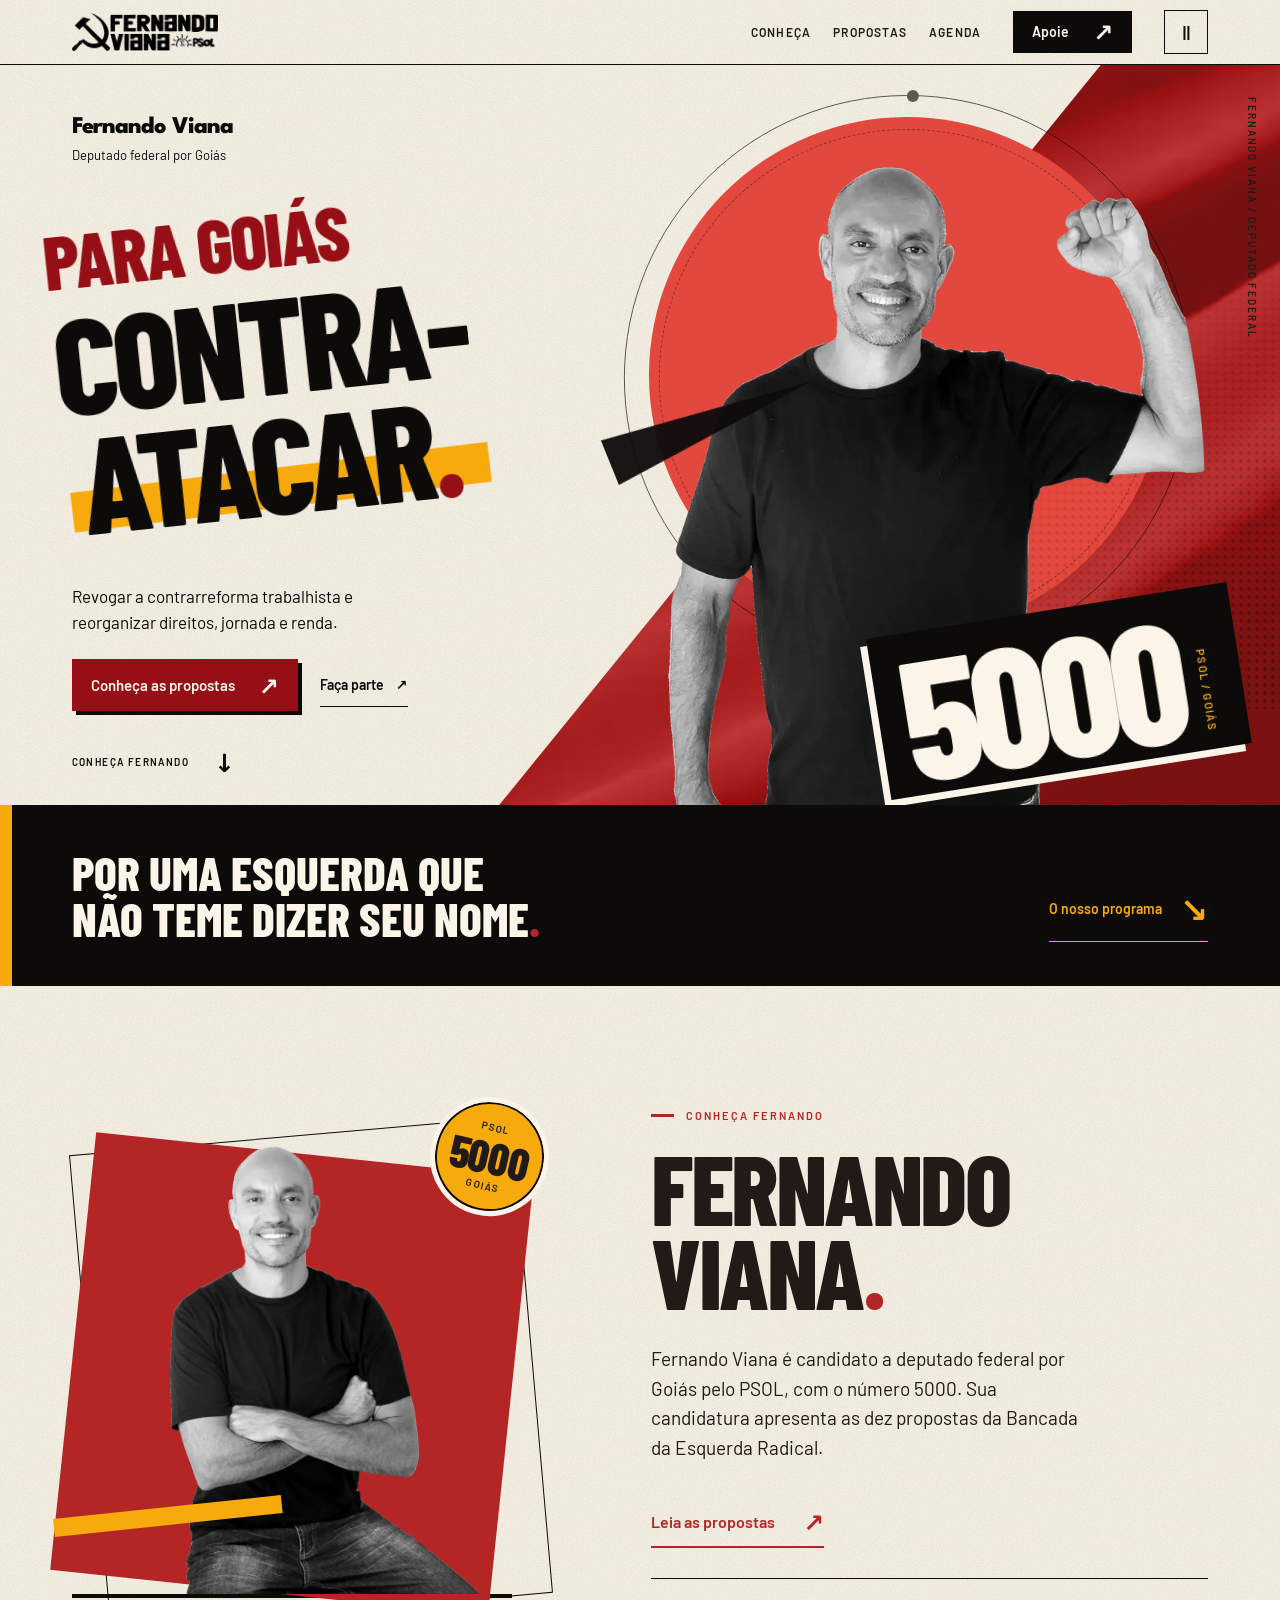
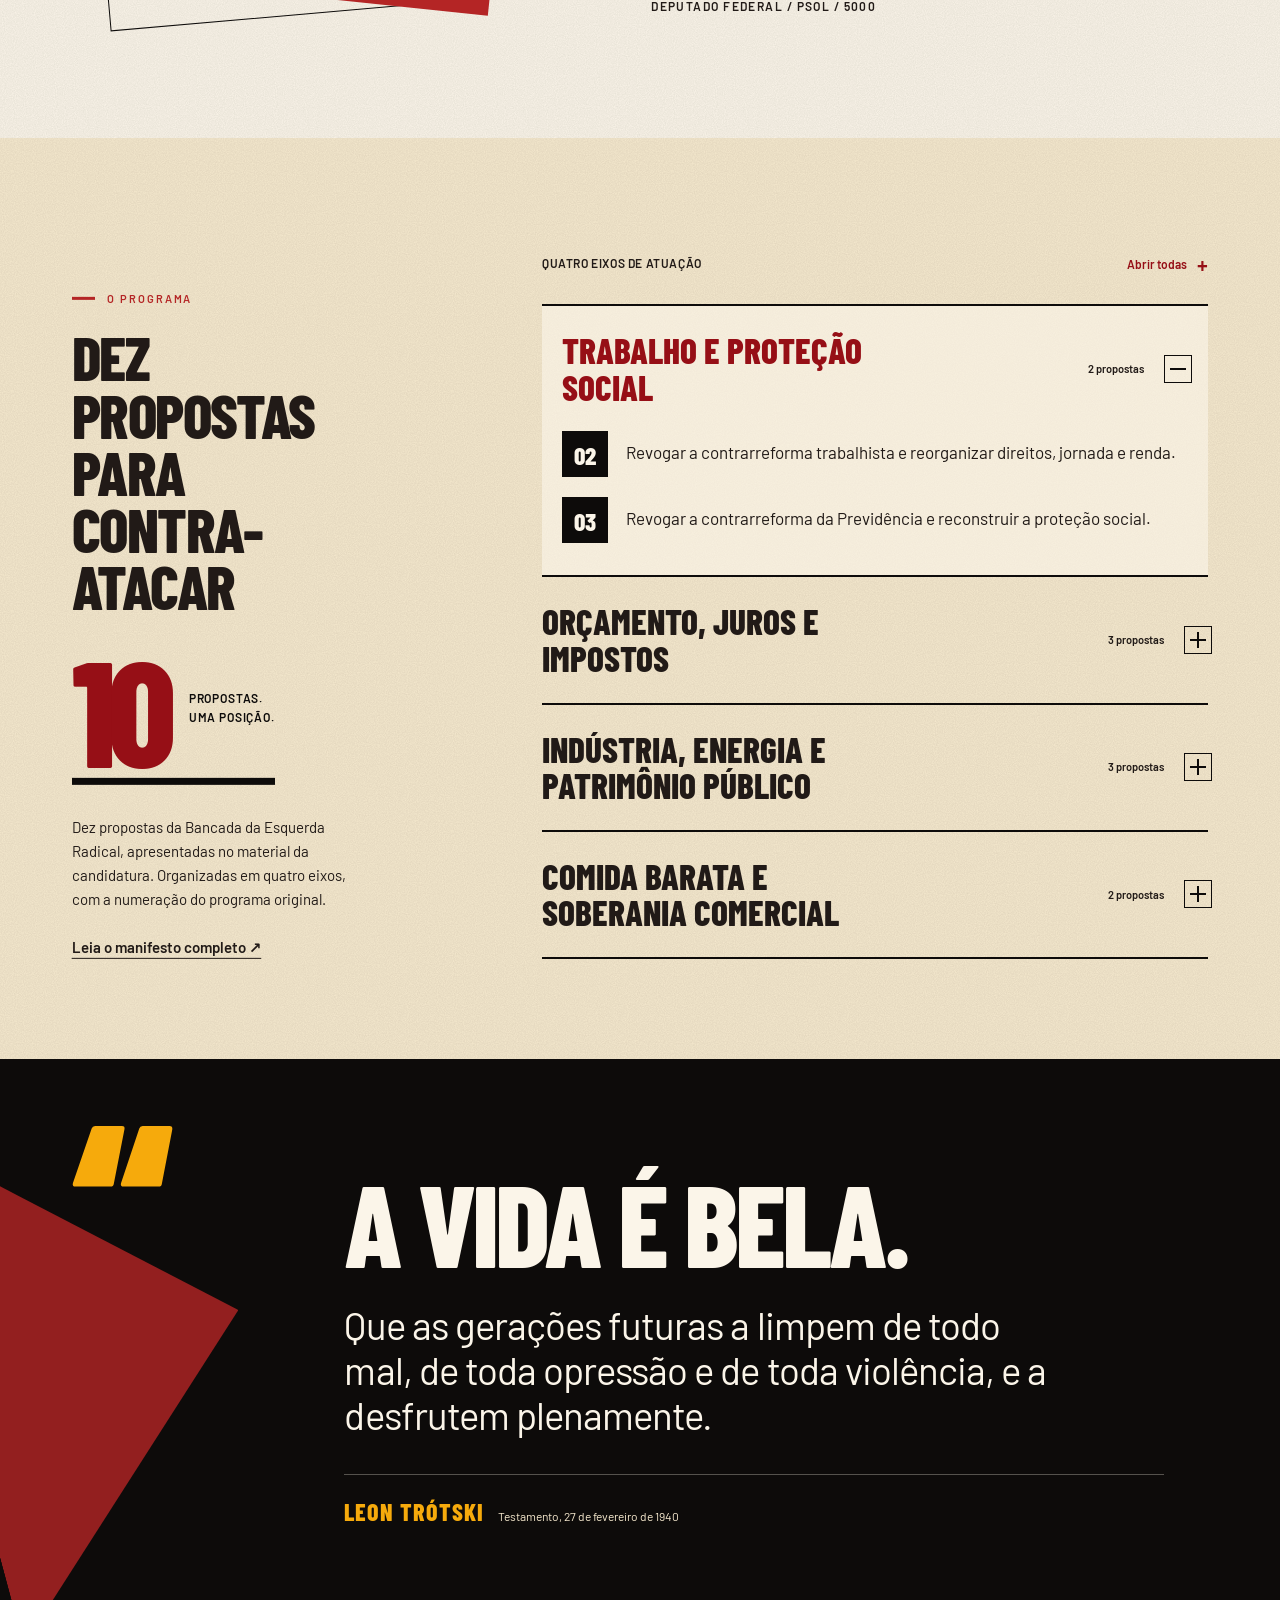
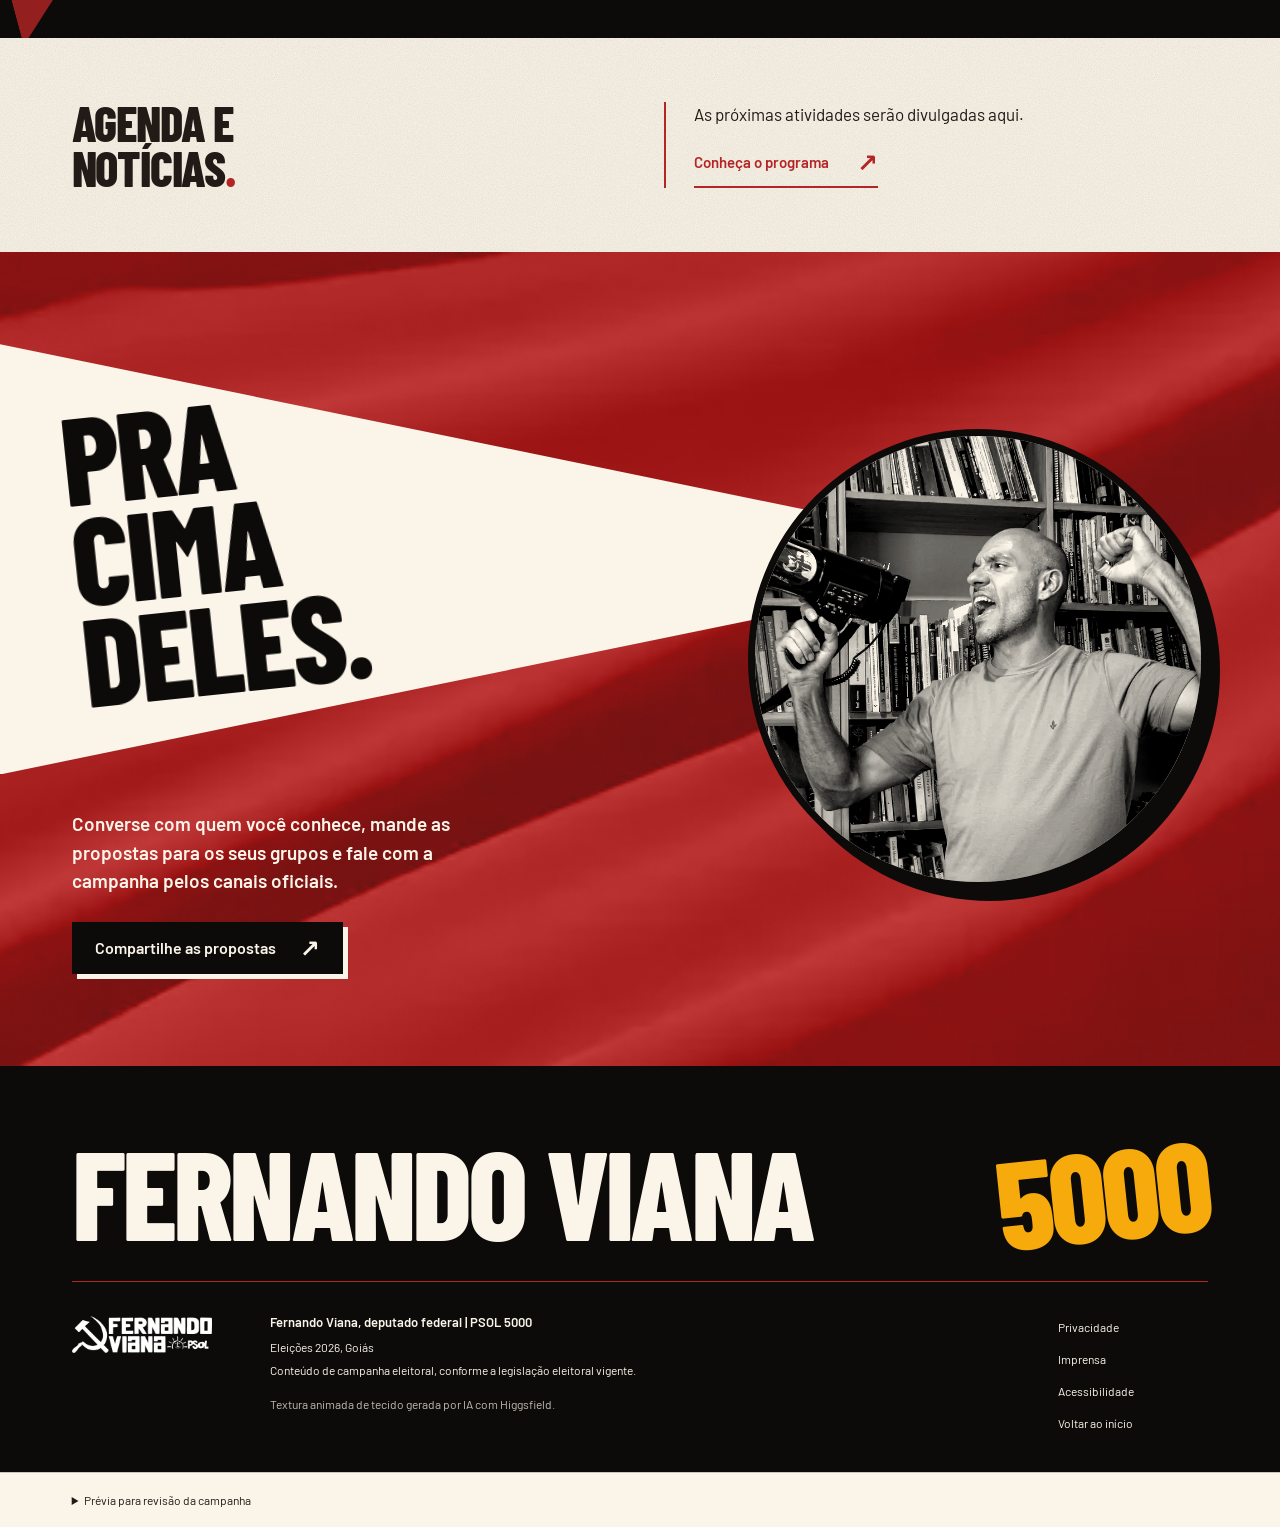
==== commit 9acf4ddc: "Reconstrói a ponta do cotovelo cortada no recorte do hero A foto de origem foi enquadrada com o coto" ====
--- a/versao-2/index.html
+++ b/versao-2/index.html
@@ -67,7 +67,7 @@
     <div class="hero__sol" aria-hidden="true"></div>
     <div class="hero__orbita" aria-hidden="true"><i></i></div>
     <div class="hero__reticula" aria-hidden="true"></div>
-    <picture class="hero__img"><source media="(max-width: 1023px)" type="image/webp" srcset="../assets/img/hero-mobile-rec-480.webp 480w, ../assets/img/hero-mobile-rec-800.webp 800w, ../assets/img/hero-mobile-rec-1200.webp 1200w" sizes="100vw"><source type="image/webp" srcset="../assets/img/hero-rec-480.webp 480w, ../assets/img/hero-rec-800.webp 800w, ../assets/img/hero-rec-1200.webp 1200w" sizes="(max-width: 1023px) 100vw, 50vw"><img src="../assets/img/hero-rec-800.webp" alt="Fernando Viana sorri e ergue o punho fechado, de camiseta preta." width="800" height="1000" fetchpriority="high" decoding="async"></picture>
+    <picture class="hero__img"><source media="(max-width: 1023px)" type="image/webp" srcset="../assets/img/hero-mobile-rec-480.webp 480w, ../assets/img/hero-mobile-rec-800.webp 800w, ../assets/img/hero-mobile-rec-1200.webp 1200w" sizes="100vw"><source type="image/webp" srcset="../assets/img/hero-rec-480.webp 480w, ../assets/img/hero-rec-800.webp 800w, ../assets/img/hero-rec-1200.webp 1200w" sizes="(max-width: 1023px) 100vw, 50vw"><img src="../assets/img/hero-rec-800.webp" alt="Fernando Viana sorri e ergue o punho fechado, de camiseta preta." width="800" height="952" fetchpriority="high" decoding="async"></picture>
     <div class="hero__voto"><span class="hero__voto-numero">5000</span><span class="hero__voto-legenda">PSOL / Goiás</span></div>
   </div>
   <div class="hero__cunha" aria-hidden="true"></div>
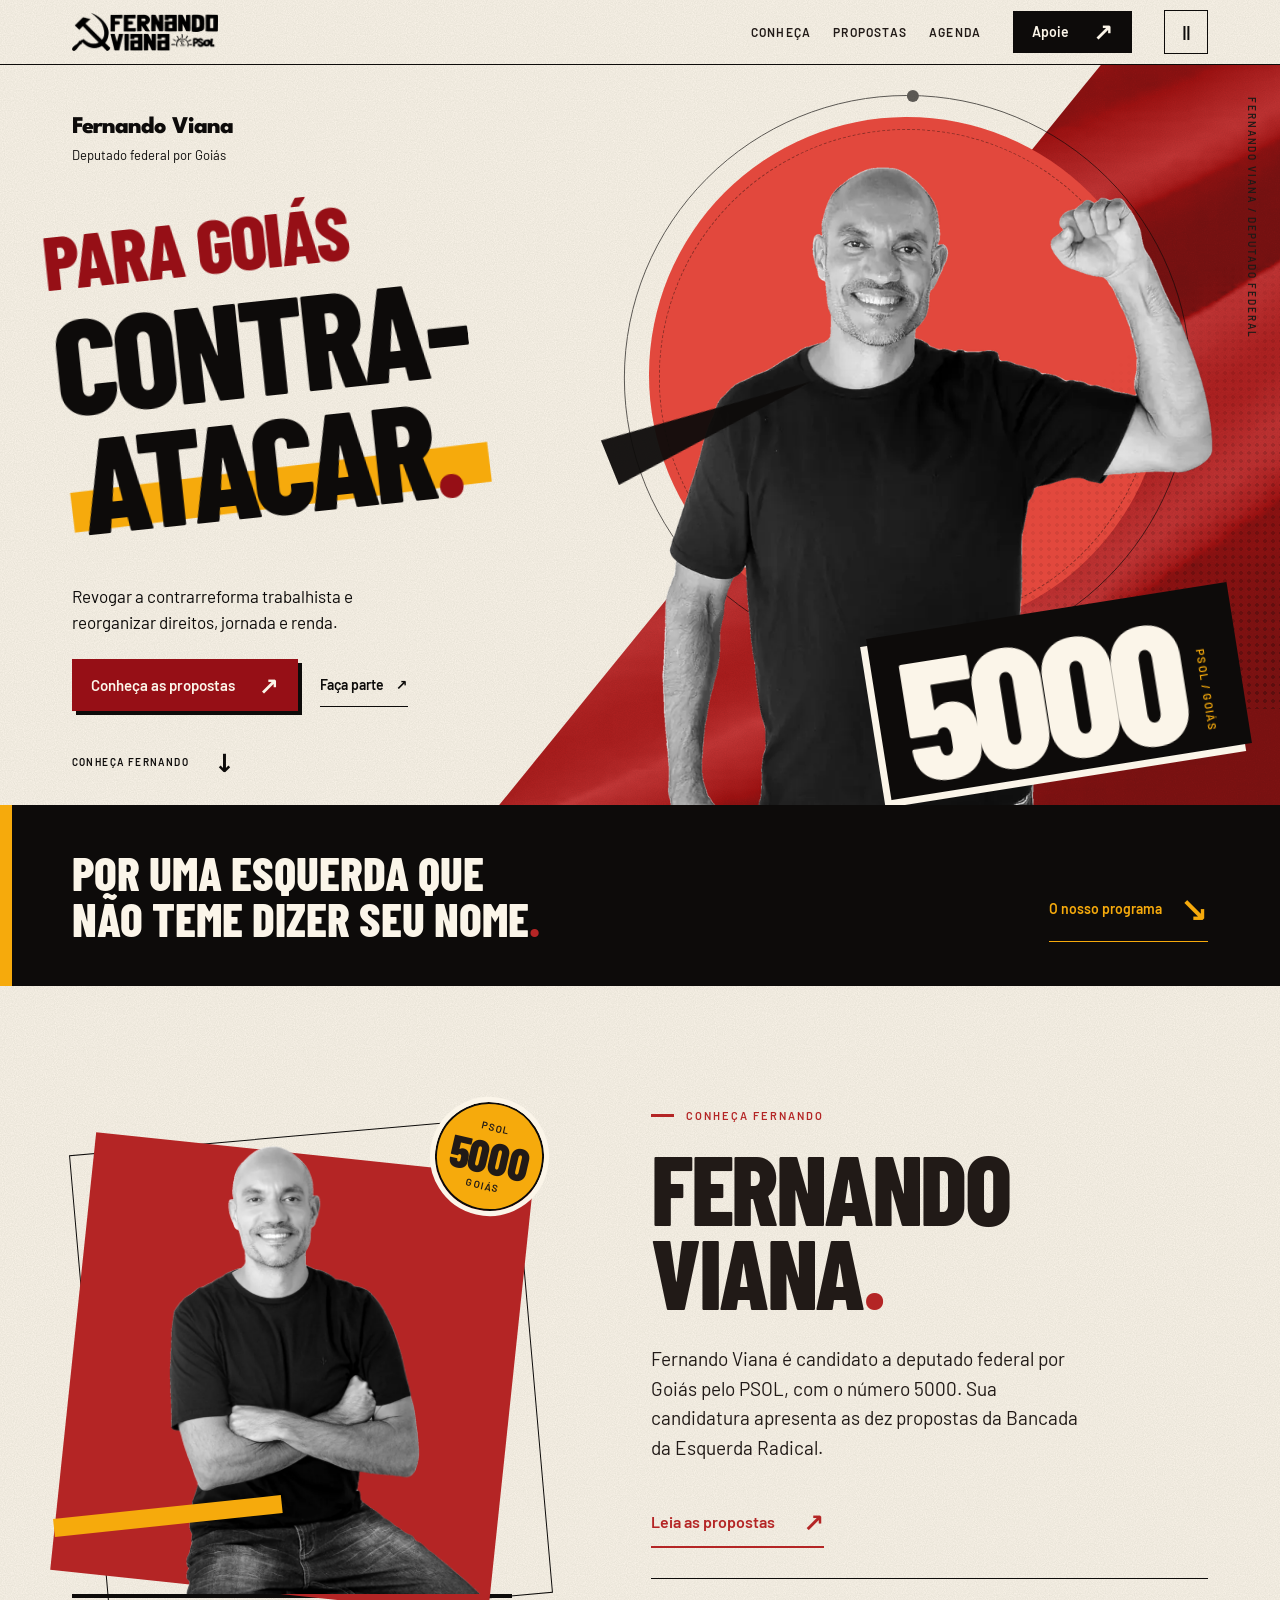
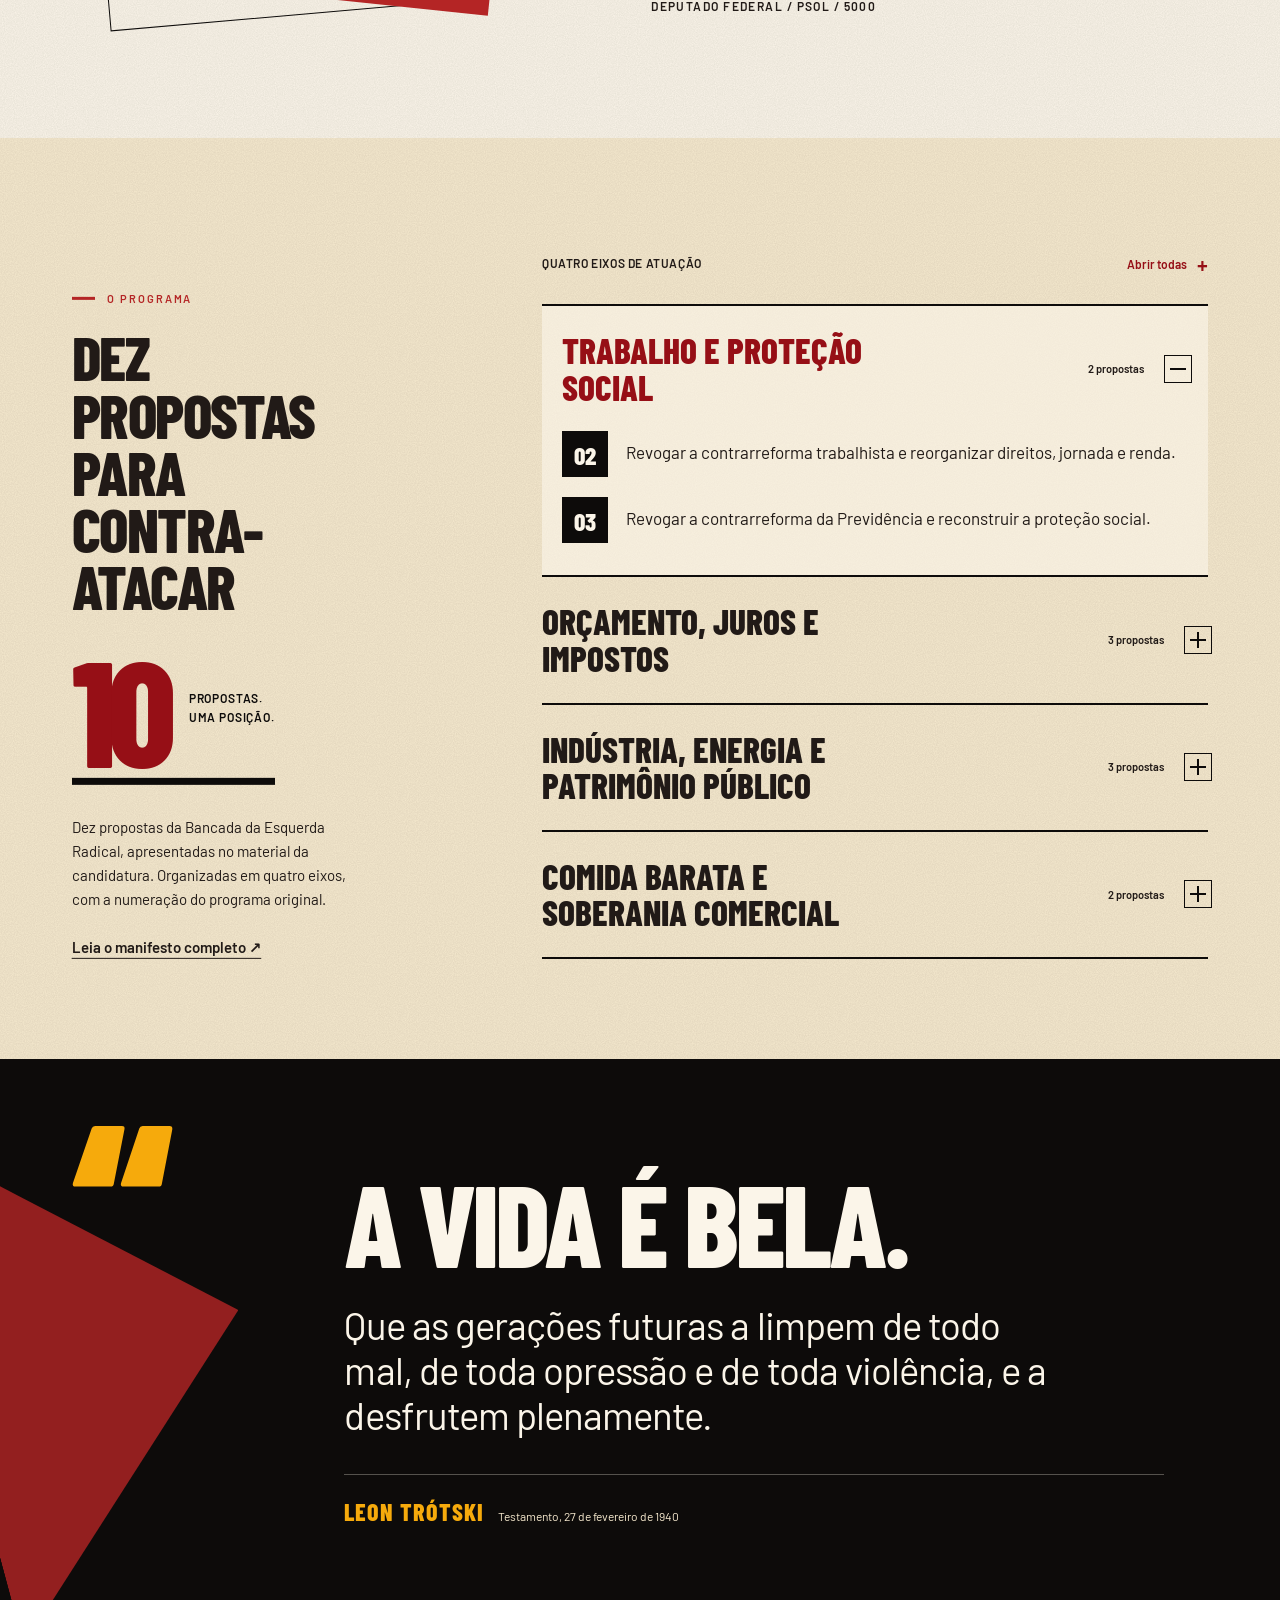
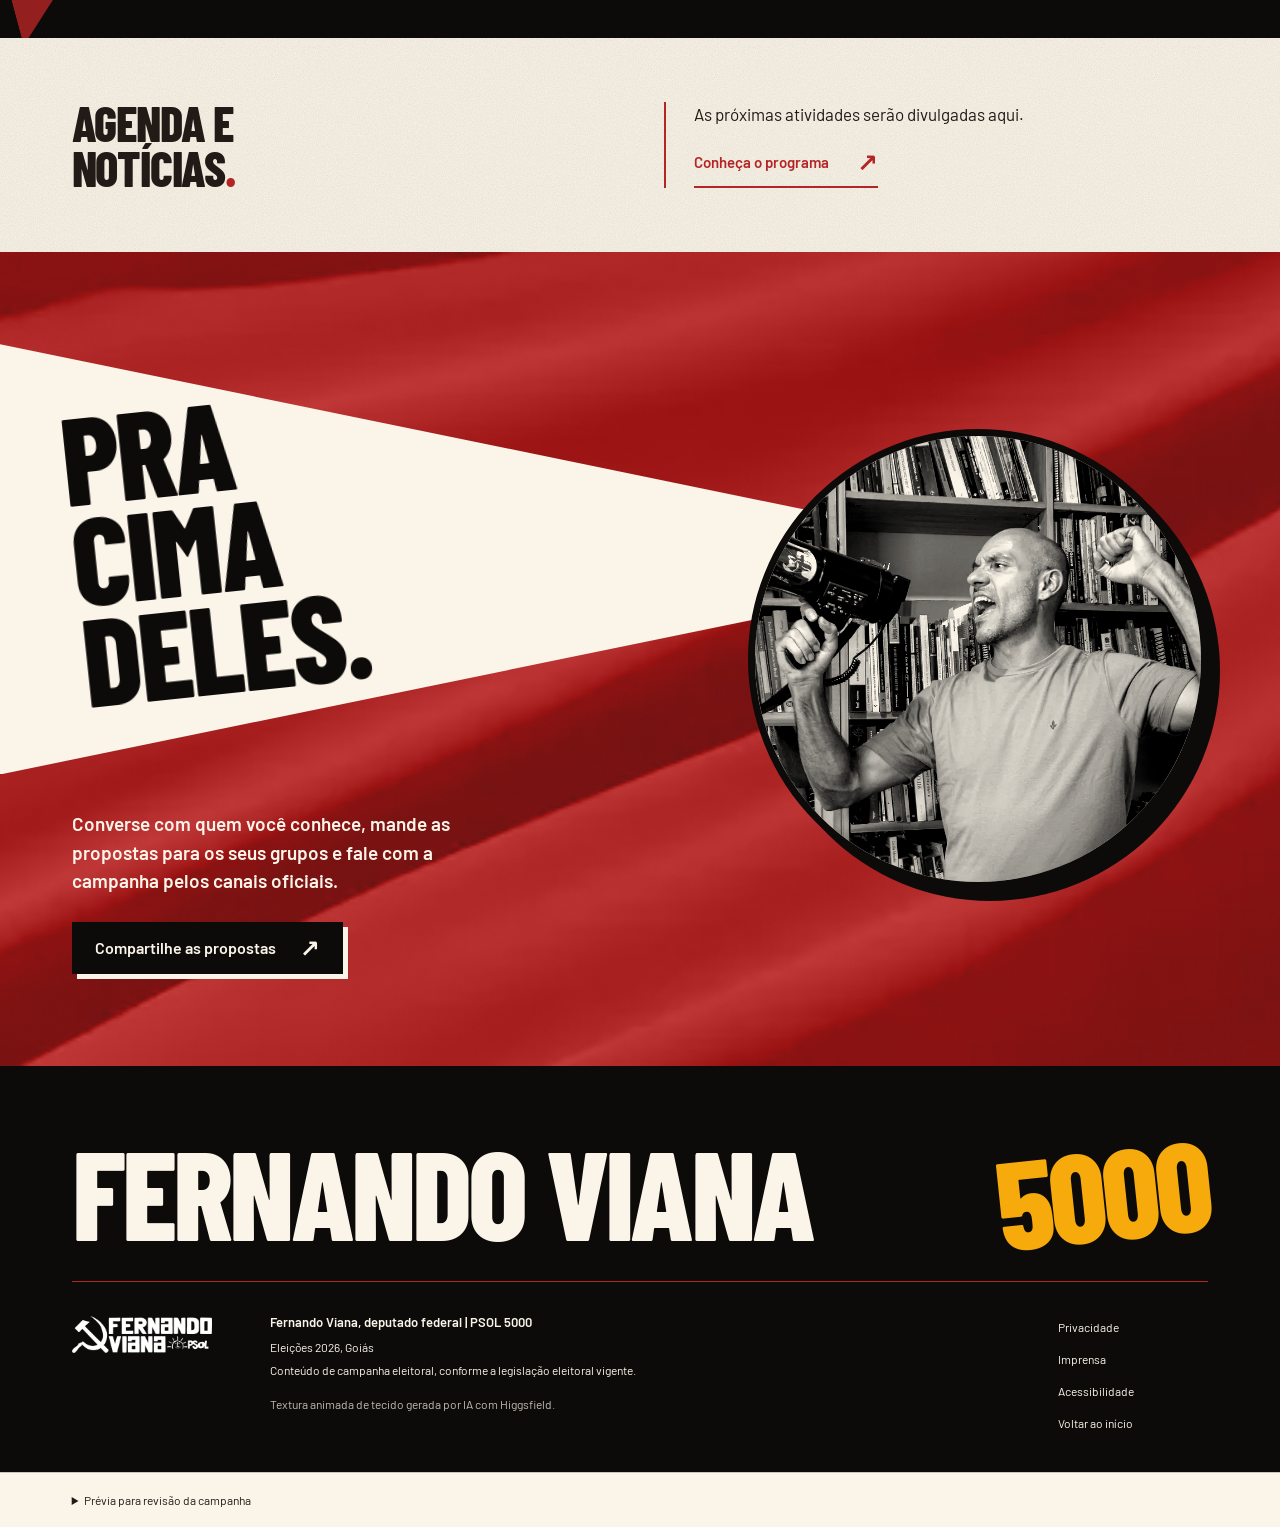
==== commit c9f729fd: "Refaz o cotovelo com silhueta curva em vez de borda reta A correção anterior estava errada: eu empur" ====
--- a/versao-2/index.html
+++ b/versao-2/index.html
@@ -67,7 +67,7 @@
     <div class="hero__sol" aria-hidden="true"></div>
     <div class="hero__orbita" aria-hidden="true"><i></i></div>
     <div class="hero__reticula" aria-hidden="true"></div>
-    <picture class="hero__img"><source media="(max-width: 1023px)" type="image/webp" srcset="../assets/img/hero-mobile-rec-480.webp 480w, ../assets/img/hero-mobile-rec-800.webp 800w, ../assets/img/hero-mobile-rec-1200.webp 1200w" sizes="100vw"><source type="image/webp" srcset="../assets/img/hero-rec-480.webp 480w, ../assets/img/hero-rec-800.webp 800w, ../assets/img/hero-rec-1200.webp 1200w" sizes="(max-width: 1023px) 100vw, 50vw"><img src="../assets/img/hero-rec-800.webp" alt="Fernando Viana sorri e ergue o punho fechado, de camiseta preta." width="800" height="952" fetchpriority="high" decoding="async"></picture>
+    <picture class="hero__img"><source media="(max-width: 1023px)" type="image/webp" srcset="../assets/img/hero-mobile-rec-480.webp 480w, ../assets/img/hero-mobile-rec-800.webp 800w, ../assets/img/hero-mobile-rec-1200.webp 1200w" sizes="100vw"><source type="image/webp" srcset="../assets/img/hero-rec-480.webp 480w, ../assets/img/hero-rec-800.webp 800w, ../assets/img/hero-rec-1200.webp 1200w" sizes="(max-width: 1023px) 100vw, 50vw"><img src="../assets/img/hero-rec-800.webp" alt="Fernando Viana sorri e ergue o punho fechado, de camiseta preta." width="800" height="933" fetchpriority="high" decoding="async"></picture>
     <div class="hero__voto"><span class="hero__voto-numero">5000</span><span class="hero__voto-legenda">PSOL / Goiás</span></div>
   </div>
   <div class="hero__cunha" aria-hidden="true"></div>
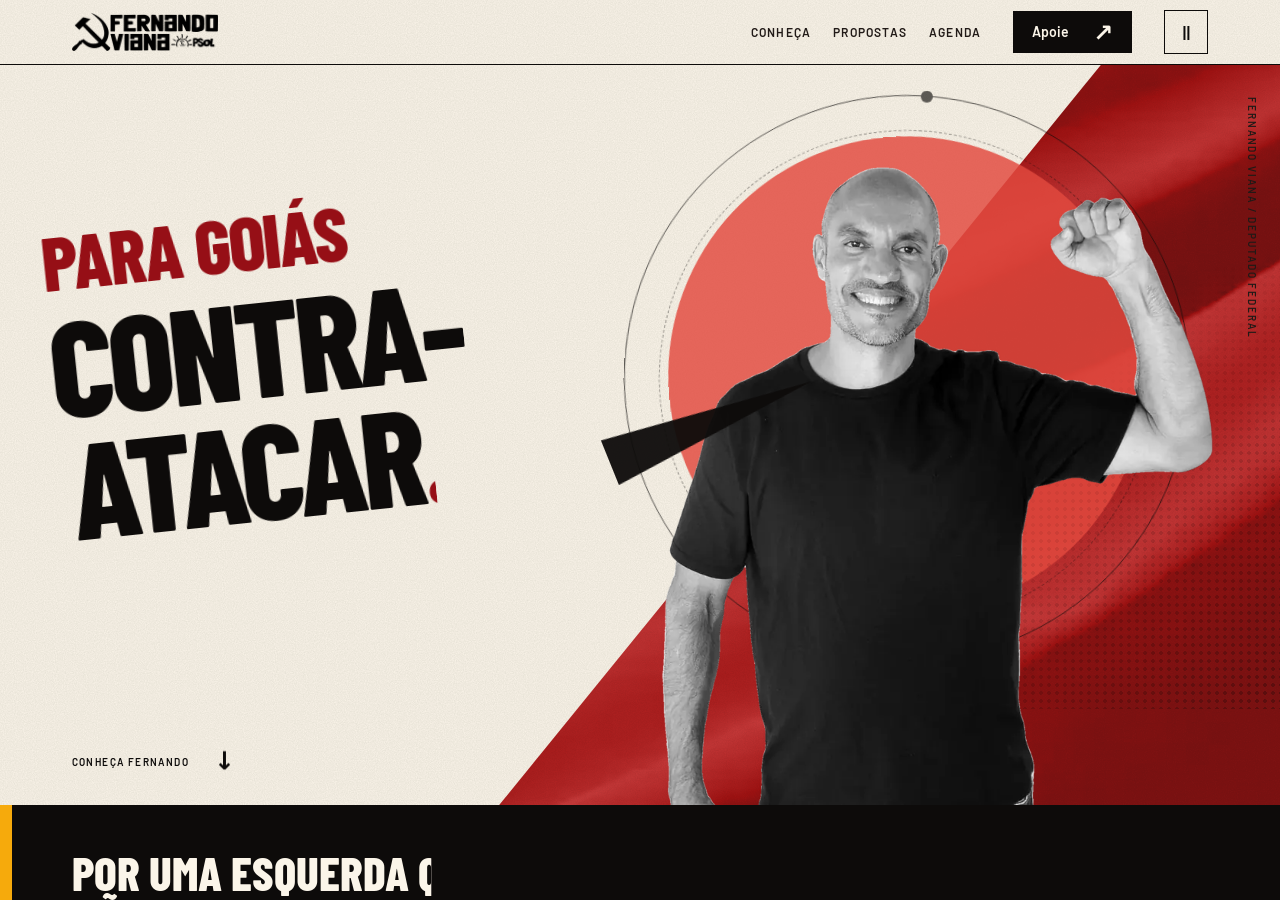
==== commit 888d7525: "Versao 2 vira o site principal na raiz; versao 1 continua em versao-1/ Pagina de escolha sai. versao" ====
--- a/versao-2/index.html
+++ b/versao-2/index.html
@@ -1,166 +1,3 @@
-<!doctype html>
-<html lang="pt-BR" class="sem-js">
-<head>
-<meta charset="utf-8">
-<meta name="viewport" content="width=device-width, initial-scale=1">
-<title>Fernando Viana 5000 | Deputado federal por Goiás</title>
-<meta name="description" content="Fernando Viana, candidato a deputado federal pelo PSOL em Goiás, número 5000. Conheça as dez propostas da Bancada da Esquerda Radical.">
-
-<meta property="og:type" content="website">
-<meta property="og:locale" content="pt_BR">
-<meta property="og:title" content="Fernando Viana 5000 | Deputado federal por Goiás">
-<meta property="og:description" content="Fernando Viana, candidato a deputado federal pelo PSOL em Goiás, número 5000. Conheça as dez propostas da Bancada da Esquerda Radical.">
-
-<meta property="og:image:width" content="1200">
-<meta property="og:image:height" content="630">
-<meta name="twitter:card" content="summary_large_image">
-<meta name="theme-color" content="#960F16">
-<meta name="robots" content="noindex, nofollow">
-<link rel="icon" href="favicon-32.png" sizes="32x32">
-<link rel="apple-touch-icon" href="apple-touch-icon.png">
-<link rel="preload" href="../assets/fontes/barlow-condensed-latin-800-normal.woff2" as="font" type="font/woff2" crossorigin>
-<link rel="preload" href="../assets/fontes/barlow-latin-400-normal.woff2" as="font" type="font/woff2" crossorigin>
-<link rel="stylesheet" href="styles.css">
-<link rel="stylesheet" href="laboratorio.css">
-<script>document.documentElement.classList.replace('sem-js','com-js')</script>
-<script src="app.js" defer></script>
-<script src="laboratorio.js" defer></script>
-</head>
-<body class="laboratorio">
-
-<a class="pular" href="#conteudo">Pular para o conteúdo</a>
-<header class="topo">
-  <div class="topo__barra">
-    <a class="topo__marca" href="#inicio" aria-label="Fernando Viana, início">
-      <img src="../assets/marca/assinatura-horizontal-preta.webp" alt="" width="300" height="79">
-    </a>
-    <nav class="topo__nav" id="menu" aria-label="Seções do site">
-      <a href="#conheca">Conheça</a>
-      <a href="#propostas">Propostas</a>
-      <a href="#agenda">Agenda</a>
-      <a class="topo__nav-apoie" href="#apoie">Apoie</a>
-    </nav>
-    <a class="botao botao--apoie" href="#apoie">Apoie <span aria-hidden="true">↗</span></a>
-    <button class="movimento" type="button" aria-label="Pausar movimento" title="Pausar movimento" aria-pressed="false" hidden><span class="movimento__icone" aria-hidden="true">Ⅱ</span><span class="sr-only movimento__texto">Pausar movimento</span></button>
-    <button class="topo__menu" type="button" aria-expanded="false" aria-controls="menu" hidden>
-      <span class="topo__menu-icone" aria-hidden="true"></span><span class="topo__menu-texto">Menu</span>
-    </button>
-  </div>
-</header>
-<main id="conteudo">
-<section class="hero" id="inicio" aria-labelledby="hero-titulo">
-  <div class="hero__plano-grafico" aria-hidden="true"><div class="tecido"><video muted loop playsinline preload="none" tabindex="-1" data-lab-video="../assets/video/tecido-loop.mp4"></video></div></div>
-  <div class="hero__texto">
-    <div class="hero__identidade">
-      <p class="hero__nome">Fernando Viana</p>
-      <p class="hero__cargo">Deputado federal por Goiás</p>
-    </div>
-    <h1 id="hero-titulo" class="hero__lema"><span class="sr-only">Fernando Viana. Para Goiás contra-atacar.</span><span class="hero__linha hero__linha--primeira" aria-hidden="true">Para Goiás</span><span class="hero__linha hero__linha--segunda" aria-hidden="true">Contra-</span><span class="hero__linha hero__linha--terceira" aria-hidden="true">atacar<span class="hero__ponto">.</span></span></h1>
-    <p class="hero__proposta">Revogar a contrarreforma trabalhista e reorganizar direitos, jornada e renda.</p>
-    <div class="hero__acoes">
-      <a class="botao botao--creme" href="#propostas">Conheça as propostas <span aria-hidden="true">↗</span></a>
-      <a class="hero__apoie" href="#apoie">Faça parte <span aria-hidden="true">↗</span></a>
-    </div>
-  </div>
-  <div class="hero__foto">
-    <span class="hero__marginal" aria-hidden="true">FERNANDO VIANA / DEPUTADO FEDERAL</span>
-    <div class="hero__sol" aria-hidden="true"></div>
-    <div class="hero__orbita" aria-hidden="true"><i></i></div>
-    <div class="hero__reticula" aria-hidden="true"></div>
-    <picture class="hero__img"><source media="(max-width: 1023px)" type="image/webp" srcset="../assets/img/hero-mobile-rec-480.webp 480w, ../assets/img/hero-mobile-rec-800.webp 800w, ../assets/img/hero-mobile-rec-1200.webp 1200w" sizes="100vw"><source type="image/webp" srcset="../assets/img/hero-rec-480.webp 480w, ../assets/img/hero-rec-800.webp 800w, ../assets/img/hero-rec-1200.webp 1200w" sizes="(max-width: 1023px) 100vw, 50vw"><img src="../assets/img/hero-rec-800.webp" alt="Fernando Viana sorri e ergue o punho fechado, de camiseta preta." width="800" height="933" fetchpriority="high" decoding="async"></picture>
-    <div class="hero__voto"><span class="hero__voto-numero">5000</span><span class="hero__voto-legenda">PSOL / Goiás</span></div>
-  </div>
-  <div class="hero__cunha" aria-hidden="true"></div>
-  <a class="hero__desca" href="#conheca"><span>Conheça Fernando</span><span aria-hidden="true">↓</span></a>
-</section>
-
-<section class="manifesto-curto" aria-label="Posicionamento" data-anima>
-  <p>Por uma esquerda que não teme dizer seu nome<span aria-hidden="true">.</span></p>
-  <a class="manifesto-curto__link" href="#propostas">O nosso programa <span aria-hidden="true">↘</span></a>
-</section>
-
-<section class="conheca" id="conheca" aria-labelledby="conheca-titulo" data-anima>
-  <figure class="conheca__foto">
-    <span class="conheca__carimbo" aria-hidden="true">PSOL<br><b>5000</b><br>GOIÁS</span>
-    <div class="conheca__quadrado" aria-hidden="true"></div>
-    <picture class=""><source type="image/webp" srcset="../assets/img/conheca-rec-480.webp 480w, ../assets/img/conheca-rec-800.webp 800w, ../assets/img/conheca-rec-1200.webp 1200w" sizes="(max-width: 767px) 100vw, 40vw"><img src="../assets/img/conheca-rec-800.webp" alt="Fernando Viana sentado, de braços cruzados, sorrindo para a câmera." width="800" height="1000" loading="lazy" decoding="async"></picture>
-    
-  </figure>
-  <div class="conheca__texto">
-    <p class="rotulo">Conheça Fernando</p>
-    <h2 id="conheca-titulo">Fernando Viana<span class="ponto" aria-hidden="true">.</span></h2>
-    <p class="conheca__resumo">Fernando Viana é candidato a deputado federal por Goiás pelo PSOL, com o número 5000. Sua candidatura apresenta as dez propostas da Bancada da Esquerda Radical.</p>
-    <p></p>
-    
-    <a class="link-seta" href="#propostas">Leia as propostas <span aria-hidden="true">↗</span></a>
-    <p class="conheca__identificacao">Deputado federal / PSOL / 5000</p>
-  </div>
-</section>
-
-<section class="propostas" id="propostas" aria-labelledby="propostas-titulo">
-  <div class="propostas__layout">
-    <div class="propostas__cabeca">
-      <p class="rotulo">O programa</p>
-      <h2 id="propostas-titulo">Dez propostas para contra-atacar</h2>
-      <div class="propostas__dez" aria-hidden="true">10<span>propostas.<br>uma posição.</span></div>
-      <p>Dez propostas da Bancada da Esquerda Radical, apresentadas no material da candidatura. Organizadas em quatro eixos, com a numeração do programa original.</p>
-      <p class="propostas__fonte"><a href="https://bancadaesquerdaradical.com.br/" rel="noopener" target="_blank" aria-label="bancadaesquerdaradical.com.br (abre em nova aba)">Leia o manifesto completo ↗</a></p>
-    </div>
-    <div class="propostas__conteudo">
-      <div class="propostas__controle"><span>Quatro eixos de atuação</span><button class="expandir" type="button" hidden>Abrir todas <span aria-hidden="true">+</span></button></div>
-      <div class="propostas__eixos"><details class="eixo" id="eixo-1" open><summary><span class="eixo__nome">Trabalho e proteção social</span><span class="eixo__quantidade">2 propostas</span><span class="eixo__sinal" aria-hidden="true"></span></summary><ol class="eixo__lista" aria-label="Pontos do programa original"><li value="2"><span class="proposta__num" aria-hidden="true">02</span><p>Revogar a contrarreforma trabalhista e reorganizar direitos, jornada e renda.</p></li><li value="3"><span class="proposta__num" aria-hidden="true">03</span><p>Revogar a contrarreforma da Previdência e reconstruir a proteção social.</p></li></ol></details><details class="eixo" id="eixo-2"><summary><span class="eixo__nome">Orçamento, juros e impostos</span><span class="eixo__quantidade">3 propostas</span><span class="eixo__sinal" aria-hidden="true"></span></summary><ol class="eixo__lista" aria-label="Pontos do programa original"><li value="1"><span class="proposta__num" aria-hidden="true">01</span><p>Revogar o novo teto de gastos e instituir o regime de planejamento orçamentário por metas sociais, ambientais e de soberania.</p></li><li value="4"><span class="proposta__num" aria-hidden="true">04</span><p>Acabar com a autonomia do Banco Central, combater o endividamento ilegítimo das famílias e reorganizar juros, crédito, câmbio e capitais.</p></li><li value="5"><span class="proposta__num" aria-hidden="true">05</span><p>Reduzir a carga tributária paga pelos mais pobres e tributar a renda e a riqueza dos mais ricos nos padrões internacionais.</p></li></ol></details><details class="eixo" id="eixo-3"><summary><span class="eixo__nome">Indústria, energia e patrimônio público</span><span class="eixo__quantidade">3 propostas</span><span class="eixo__sinal" aria-hidden="true"></span></summary><ol class="eixo__lista" aria-label="Pontos do programa original"><li value="6"><span class="proposta__num" aria-hidden="true">06</span><p>Reverter a desindustrialização e construir o sistema nacional verde e soberano de inovação.</p></li><li value="7"><span class="proposta__num" aria-hidden="true">07</span><p>Reestatizar setores estratégicos, garantir soberania energética e criar a Terrabras.</p></li><li value="9"><span class="proposta__num" aria-hidden="true">09</span><p>Substituir o Programa Nacional de Desestatização e o processo de privatização nos estados e municípios por um programa nacional de reestatização coordenado pelo governo federal.</p></li></ol></details><details class="eixo" id="eixo-4"><summary><span class="eixo__nome">Comida barata e soberania comercial</span><span class="eixo__quantidade">2 propostas</span><span class="eixo__sinal" aria-hidden="true"></span></summary><ol class="eixo__lista" aria-label="Pontos do programa original"><li value="8"><span class="proposta__num" aria-hidden="true">08</span><p>Garantir comida barata com reforma agrária, Conab forte e regulação de preços.</p></li><li value="10"><span class="proposta__num" aria-hidden="true">10</span><p>Rejeitar o acordo Mercosul–União Europeia e reconstruir a soberania comercial.</p></li></ol></details></div>
-    </div>
-  </div>
-</section>
-
-<section class="citacao" aria-label="Citação" data-anima><div class="citacao__cunha" aria-hidden="true"></div><span class="citacao__aspas" aria-hidden="true">“</span><figure><blockquote><p><span class="citacao__abertura">A vida é bela.</span> Que as gerações futuras a limpem de todo mal, de toda opressão e de toda violência, e a desfrutem plenamente.</p></blockquote><figcaption><span class="citacao__autor">Leon Trótski</span> Testamento, 27 de fevereiro de 1940</figcaption></figure></section>
-<section class="agenda" id="agenda" aria-labelledby="agenda-titulo">
-  <div class="agenda__cabeca"><h2 id="agenda-titulo">Agenda e notícias<span class="ponto" aria-hidden="true">.</span></h2></div>
-  <div class="agenda__lista"><div class="agenda__espera"><p>As próximas atividades serão divulgadas aqui.</p><a class="link-seta" href="#propostas">Conheça o programa <span aria-hidden="true">↗</span></a></div></div>
-</section>
-
-<section class="apoie" id="apoie" aria-labelledby="apoie-titulo" data-anima>
-  <div class="apoie__tecido tecido" aria-hidden="true"><video muted loop playsinline preload="none" tabindex="-1" data-lab-video="../assets/video/tecido-loop.mp4"></video></div>
-  <div class="apoie__grito">
-    <div class="apoie__cone" aria-hidden="true"></div>
-    <h2 id="apoie-titulo">Pra cima deles.</h2>
-  </div>
-  <div class="apoie__ondas" aria-hidden="true"><span></span><span></span><span></span></div>
-  <div class="apoie__disco">
-    <picture class="apoie__foto"><source type="image/webp" srcset="../assets/img/apoie-480.webp 480w, ../assets/img/apoie-800.webp 800w, ../assets/img/apoie-1040.webp 1040w" sizes="(max-width: 767px) 80vw, 40vw"><img src="../assets/img/apoie-800.jpg" alt="Fernando Viana grita num megafone e ergue o punho, diante de uma estante cheia de livros." width="800" height="1000" loading="lazy" decoding="async"></picture>
-  </div>
-  <div class="apoie__painel">
-    <div class="apoie__texto">
-      <p>Converse com quem você conhece, mande as propostas para os seus grupos e fale com a campanha pelos canais oficiais.</p>
-      <div class="apoie__acoes">
-        <a class="botao botao--escuro" href="https://wa.me/?text=Fernando%20Viana%205000%2C%20deputado%20federal%20pelo%20PSOL%20em%20Goi%C3%A1s.%20Conhe%C3%A7a%20as%20dez%20propostas%3A%20https%3A//bancadaesquerdaradical.com.br/" rel="noopener" target="_blank">Compartilhe as propostas <span aria-hidden="true">↗</span></a>
-      </div>
-      
-    </div>
-  </div>
-</section>
-</main>
-<footer class="rodape">
-  <div class="rodape__assinatura" aria-hidden="true"><span>FERNANDO VIANA</span><span>5000</span></div>
-  <div class="rodape__grade">
-    <img class="rodape__marca" src="../assets/marca/assinatura-horizontal-branca.webp" alt="" width="400" height="106" loading="lazy">
-    <div class="rodape__legal">
-      <p class="rodape__id">Fernando Viana, deputado federal | PSOL 5000</p>
-      <p>Eleições 2026, Goiás</p>
-      
-      
-      <p>Conteúdo de campanha eleitoral, conforme a legislação eleitoral vigente.</p>
-      <p class="rodape__credito-visual">Textura animada de tecido gerada por IA com Higgsfield.</p>
-      
-    </div>
-    <nav class="rodape__links" aria-label="Informações do site">
-      <a href="privacidade.html">Privacidade</a>
-      <a href="imprensa.html">Imprensa</a>
-      <a href="acessibilidade.html">Acessibilidade</a>
-      <a href="#inicio">Voltar ao início</a>
-    </nav>
-  </div>
-</footer>
-<aside class="revisao" aria-label="Status desta versão"><details><summary>Prévia para revisão da campanha</summary><p>Esta versão ainda não está pronta para publicação. Informações a confirmar:</p><ul><li>conheca.bio: biografia curta, até 900 caracteres, com fatos checáveis</li><li>agenda.itens: 1 a 3 itens reais com data, título e link (agenda, notícia ou entrevista)</li><li>contato: e-mail, WhatsApp ou Instagram oficiais</li><li>candidato.federacao_ou_coligacao: federação ou coligação (deixe vazio se não houver)</li><li>candidato.nome_civil: nome civil completo</li><li>legal.cnpj: CNPJ de campanha</li><li>legal.responsavel_site: quem desenvolveu e mantém o site</li><li>legal.hospedagem: provedor de hospedagem (conferir regra de hospedagem no país)</li><li>site.url: domínio final (necessário para canonical e prévia no WhatsApp)</li></ul></details></aside>
-</body>
-</html>
+<!doctype html><html lang="pt-BR"><head><meta charset="utf-8"><meta name="robots" content="noindex, nofollow">
+<meta http-equiv="refresh" content="0; url=../"><link rel="canonical" href="../"><title>Fernando Viana 5000</title></head>
+<body><p>A versão 2 passou a ser o site principal: <a href="../">abrir</a>.</p></body></html>
